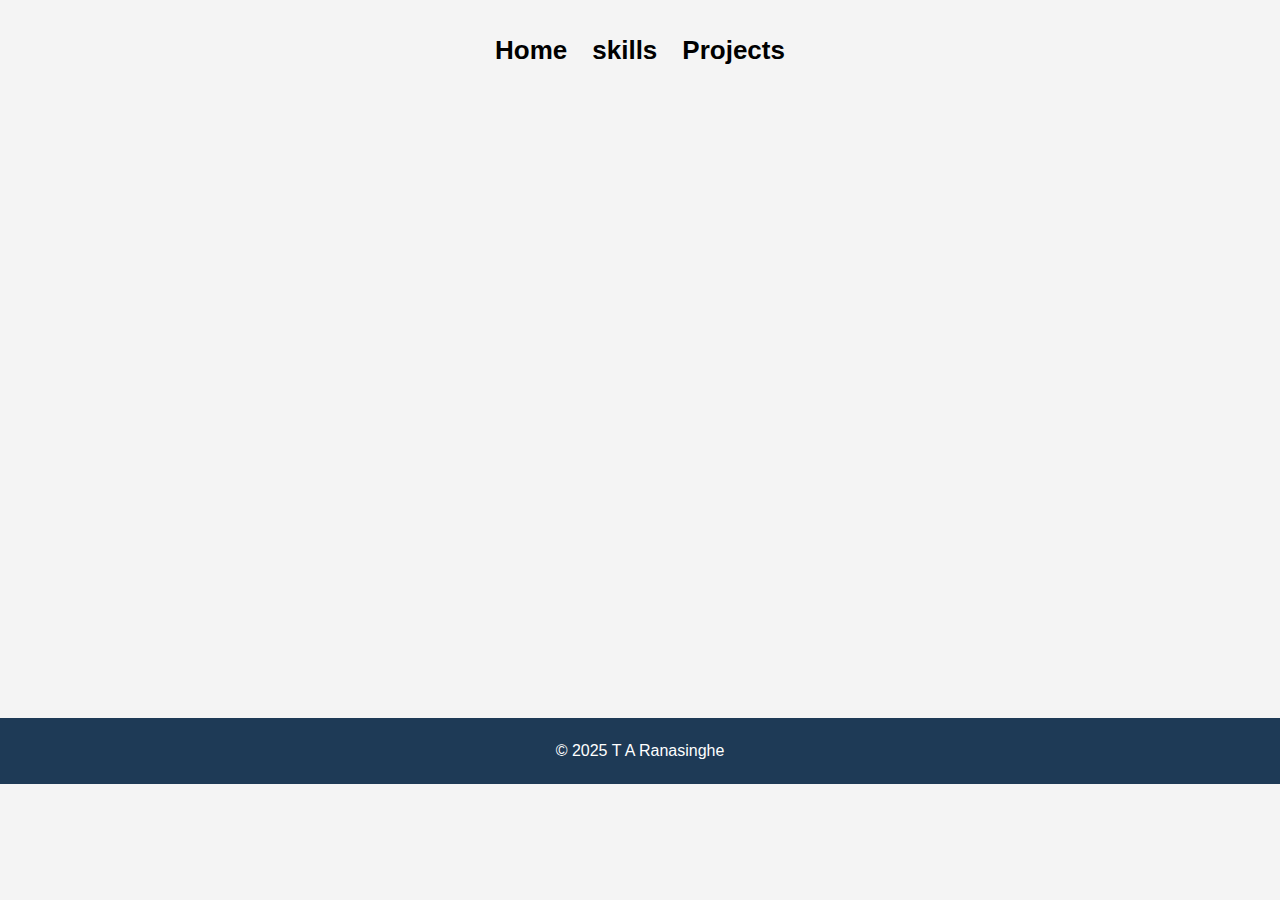
==== car-rental.html @ 4b7a7e31 "added car rental web page" ====
<!DOCTYPE html>
<html lang="en">
  <head>
    <meta charset="UTF-8" />
    <meta name="viewport" content="width=device-width, initial-scale=1.0" />
    <title>car-rental-web-app</title>

    <style>
      * {
        margin: 0;
        padding: 0;
        box-sizing: border-box;
      }

      nav .header {
        display: flex;
        justify-content: center;
        align-items: center;
        padding: 15px 10px;
      }

      ul {
        list-style: none;
        display: flex;
        gap: 25px;
        padding: 20px;
        margin: 0;
        font-size: 20px;
      }

      ul a {
        text-decoration: none;
        color: black;
        font-weight: bold;
        font-size: 26px;
      }

      li {
        margin: 0;
      }

      body {
        font-family: Arial, sans-serif;
        background-color: #f4f4f4;
        
      }

      .gallery-container {
        width: 80%;
        margin: 0 auto;
        overflow: hidden;
        padding-bottom: 3rem; /* Space before the footer */
        padding-top: 3rem;
      }

      .gallery {
        display: flex;
        transition: transform 0.5s ease;
      }

      .gallery-item {
        flex: 0 0 100%;
      }

      .gallery-item img {
        width: 100%;
        height: auto;
        display: block;
        border-radius: 20px;
        opacity: 0; /* Initially hidden */
        animation: fadeInOut 2s ease-in-out forwards;
      }

      @keyframes fadeInOut {
        0% {
          opacity: 0;
        }
        100% {
          opacity: 1;
        }
      }

      button {
        position: absolute;
        top: 50%;
        background: linear-gradient(90deg, #ff5e99, #c351ff);
        color: white;
        padding: 20px;
        border: none;
        cursor: pointer;
        z-index: 10;
        transform: translateY(-50%);
        font-size: 24px;
        opacity: 0; /* Initially hidden */
        visibility: hidden;
        transition: opacity 0.3s ease, visibility 0.3s ease, transform 0.2s ease;
        border-radius: 50%;
        box-shadow: 0 0 15px rgba(0, 0, 0, 0.5);
        width: 70px;
        height: 70px;
        display: flex;
        justify-content: center;
        align-items: center;
      }

      .gallery-container:hover button {
        opacity: 1; /* Make visible */
        visibility: visible;
      }

      button:hover {
        background-color: rgba(255, 255, 255, 0.8);
        color: black;
        transform: translateY(-50%) scale(1.1);
      }

      button.prev {
        left: 80px;
      }

      button.next {
        right: 80px;
      }

      button::before {
        font-size: 30px;
        font-family: "Arial", sans-serif;
        font-weight: bold;
      }

      button.prev::before {
        content: "❮"; /* Left arrow */
      }

      button.next::before {
        content: "❯"; /* Right arrow */
      }

      footer {
        background-color: #1e3a56;
        color: white;
        text-align: center;
        padding: 1.5rem 0;
        margin-top: 3rem;
      }
    </style>
  </head>
  <body>
    <nav>
      <div class="header">
        <ul class="ul">
          <li><a href="index.html">Home</a></li>
          <li><a href="#skills">skills</a></li>
          <li><a href="#about">Projects</a></li>
        </ul>
      </div>
    </nav>

    <div class="gallery-container">
      <button class="prev">Prev</button>
      <div class="gallery">
        <div class="gallery-item">
          <img src="car-rental/landing-page.png" alt="Project 1" />
        </div>
        <div class="gallery-item">
          <img src="car-rental/how-it-works.png" alt="Project 2" />
        </div>
        <div class="gallery-item">
          <img src="car-rental/package01.png" alt="Project 3" />
        </div>
        <div class="gallery-item">
          <img src="car-rental/package02.png" alt="Project 3" />
        </div>
        <div class="gallery-item">
          <img src="car-rental/package03.png" alt="Project 3" />
        </div>
        <div class="gallery-item">
          <img src="car-rental/package04.png" alt="Project 3" />
        </div>
        <div class="gallery-item">
          <img src="car-rental/package05.png" alt="Project 3" />
        </div>
        <div class="gallery-item">
          <img src="car-rental/why-choose-us.png" alt="Project 3" />
        </div>
        <div class="gallery-item">
          <img src="car-rental/subsciption.png" alt="Project 3" />
        </div>
        <div class="gallery-item">
          <img src="car-rental/feedback.png" alt="Project 3" />
        </div>
        <!-- Add more gallery items here -->
      </div>
      <button class="next">Next</button>
    </div>

    <script>
      const prevBtn = document.querySelector(".prev");
      const nextBtn = document.querySelector(".next");
      const gallery = document.querySelector(".gallery");
      let currentIndex = 0;

      function updateGallery() {
        gallery.style.transform = `translateX(-${currentIndex * 100}%)`;
      }

      prevBtn.addEventListener("click", () => {
        if (currentIndex > 0) {
          currentIndex--;
          updateGallery();
        }
      });

      nextBtn.addEventListener("click", () => {
        if (currentIndex < gallery.children.length - 1) {
          currentIndex++;
          updateGallery();
        }
      });
    </script>
  </body>
  <footer>
    <p>&copy; 2025 T A Ranasinghe</p>
  </footer>
</html>
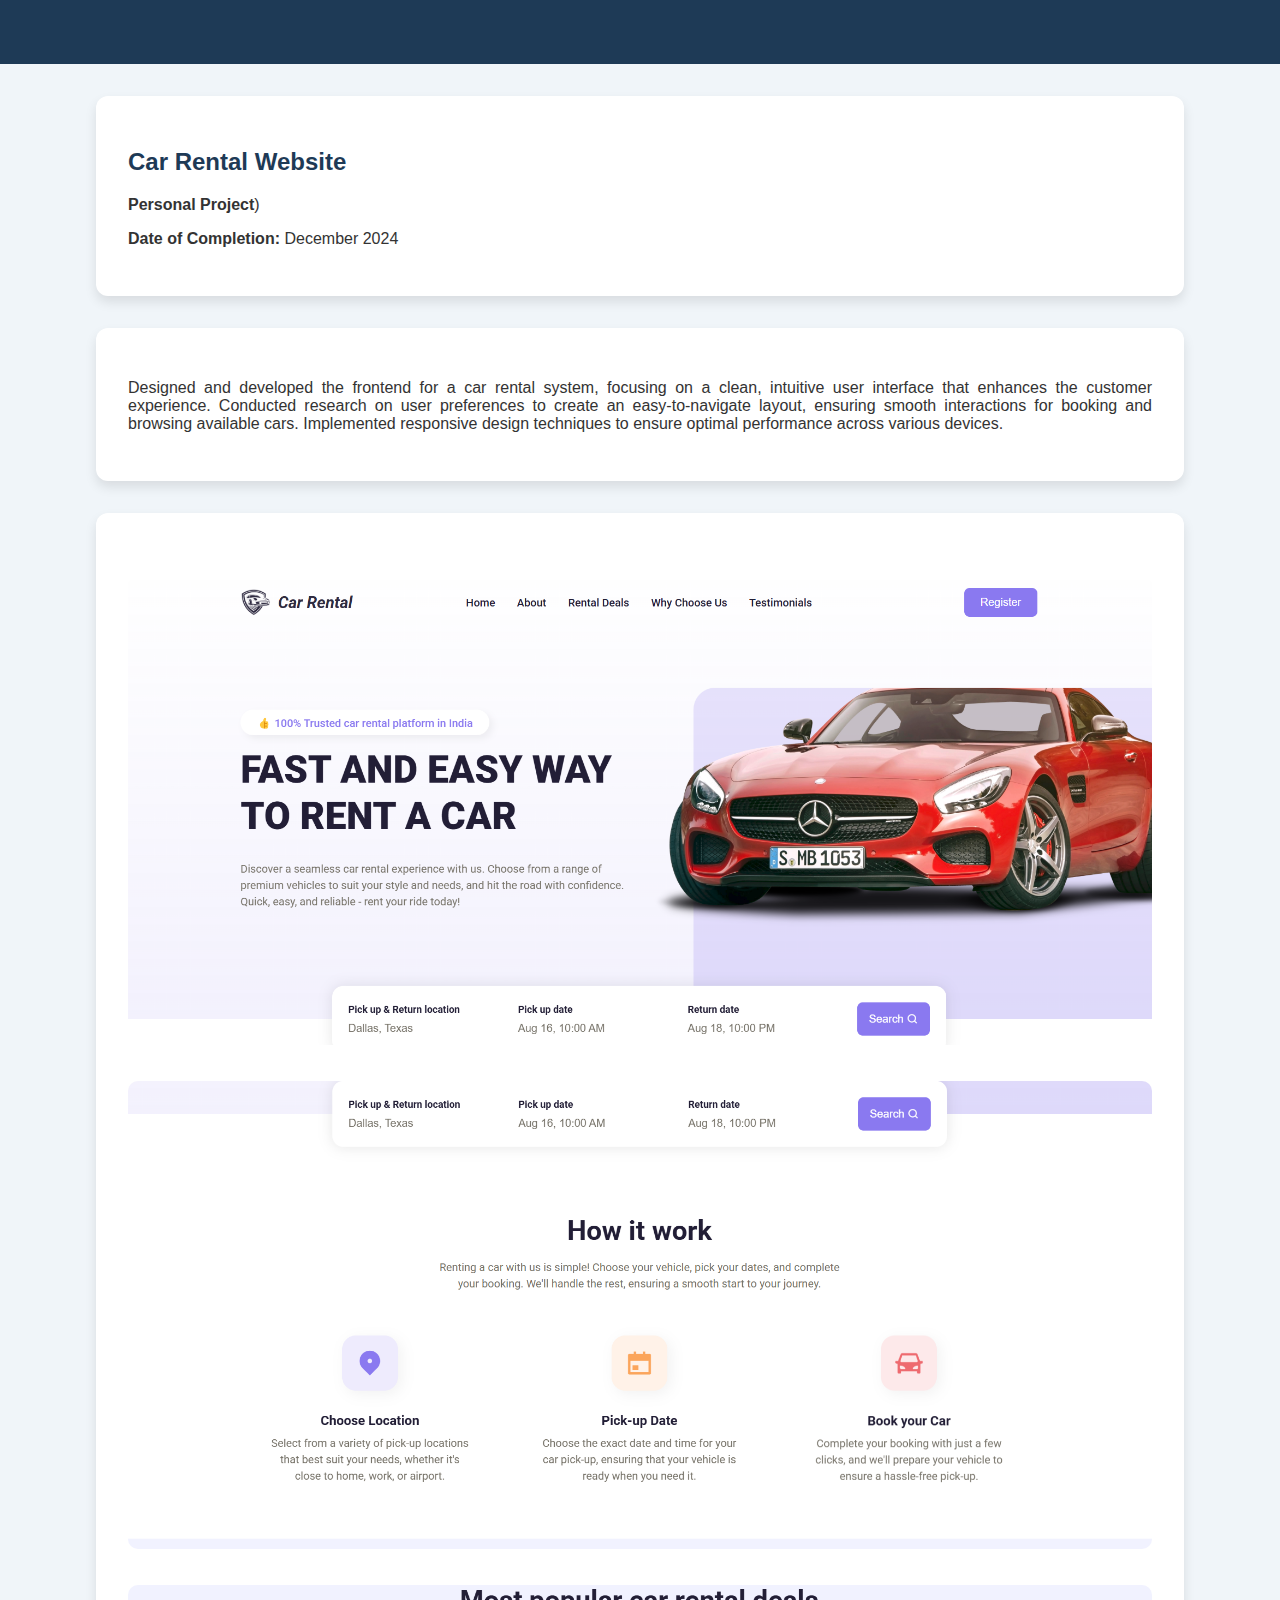
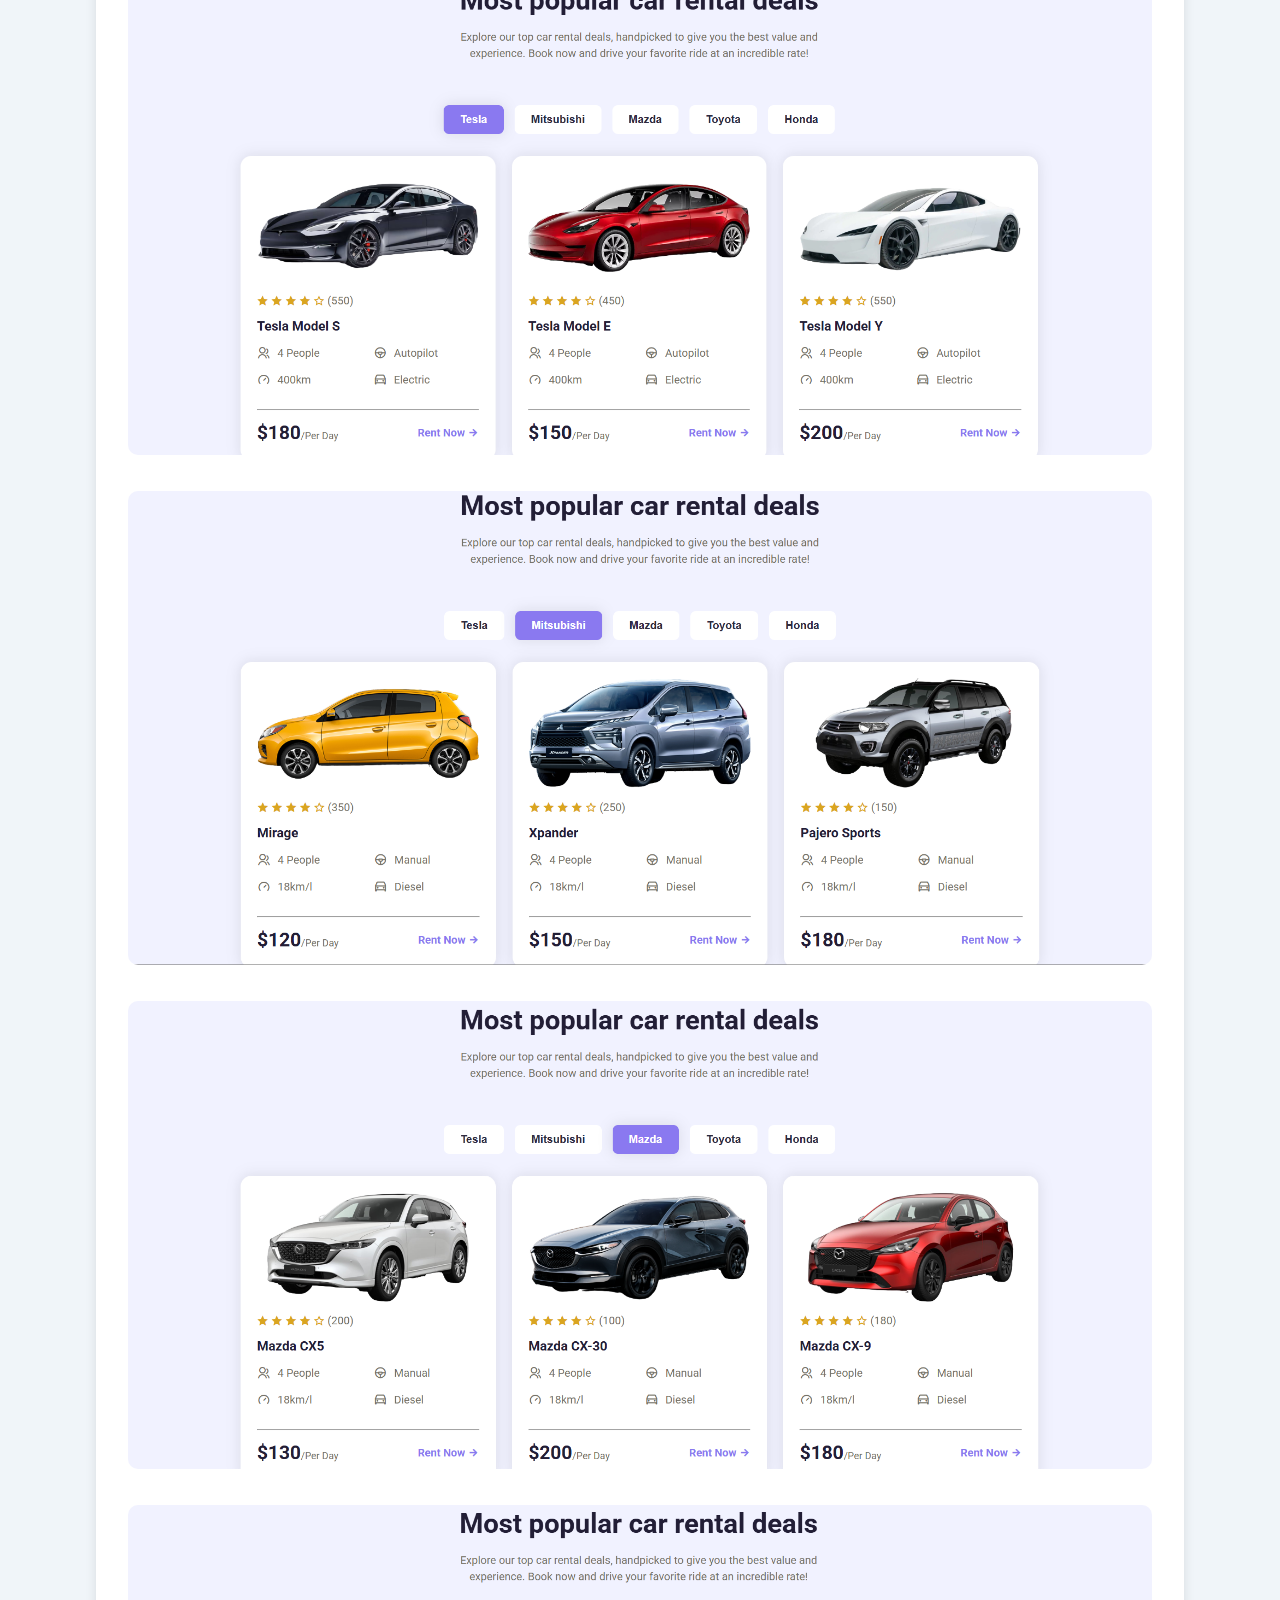
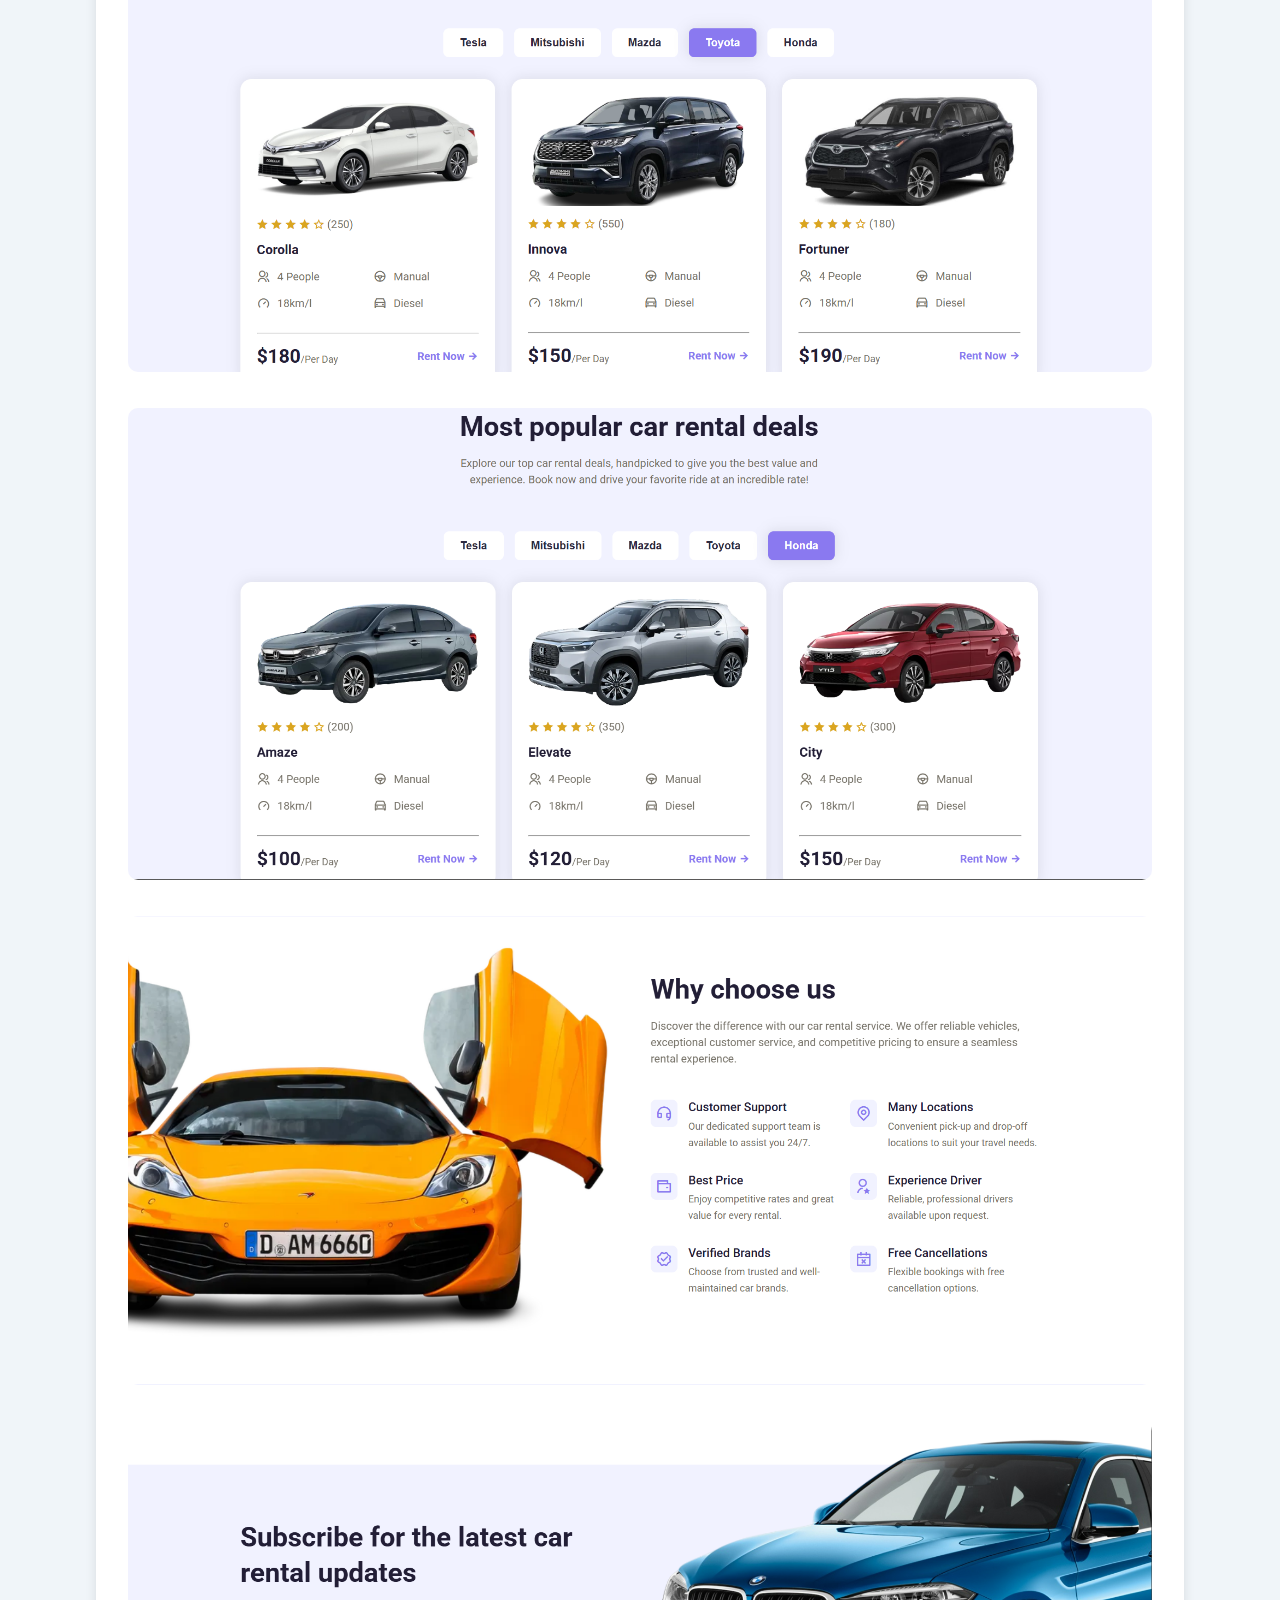
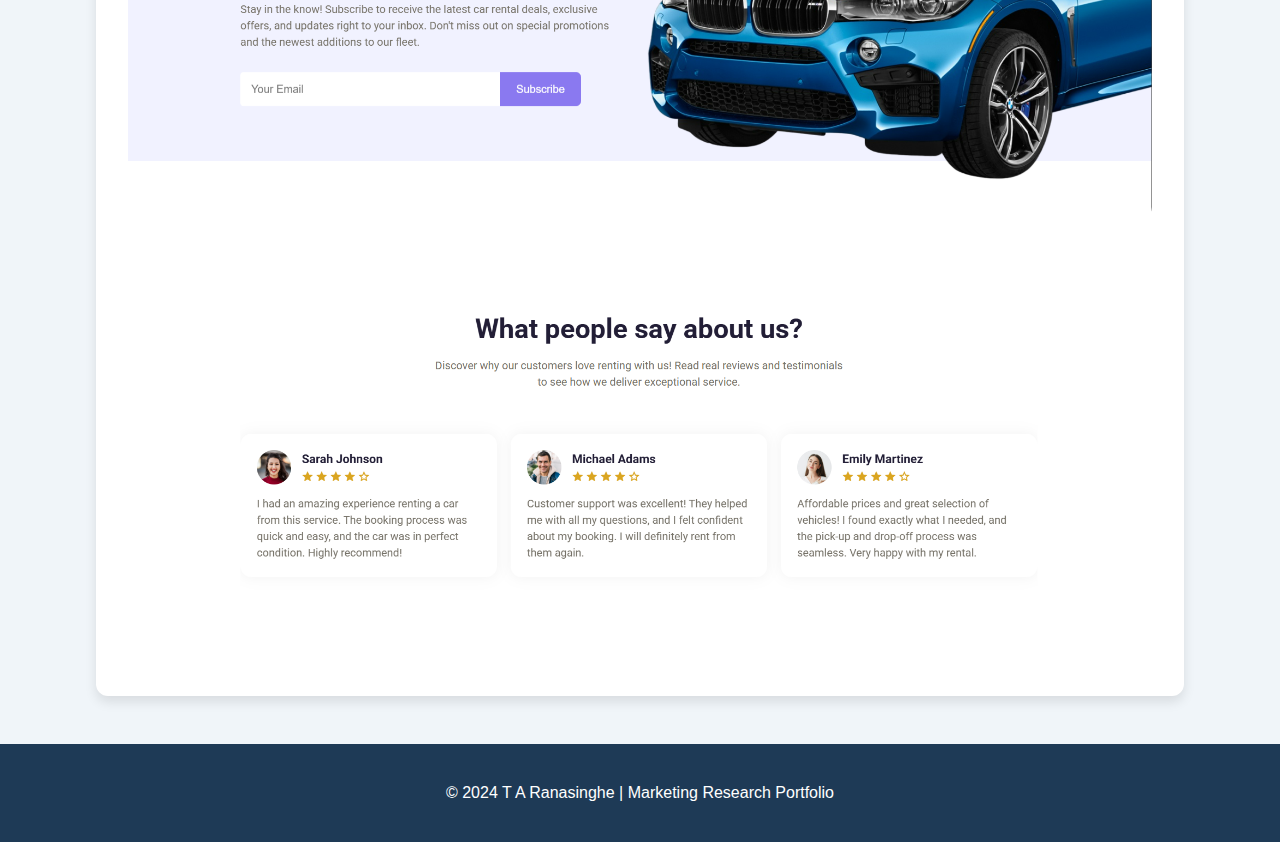
==== commit 178a7b58: "made chages to car rental" ====
--- a/car-rental.html
+++ b/car-rental.html
@@ -1,225 +1,156 @@
 <!DOCTYPE html>
 <html lang="en">
-  <head>
-    <meta charset="UTF-8" />
-    <meta name="viewport" content="width=device-width, initial-scale=1.0" />
+<head>
+    <meta charset="UTF-8">
+    <meta name="viewport" content="width=device-width, initial-scale=1.0">
     <title>car-rental-web-app</title>
+    <style>
+        body {
+            font-family: 'Poppins', sans-serif;
+            margin: 0;
+            padding: 0;
+            background-color: #f0f5f9;
+            color: #333;
+        }
+        header {
+            background-color: #1e3a56;
+            color: white;
+            padding: 2rem 1rem;
+            text-align: center;
+            font-size: 1.8rem;
+            
+        }
+        .container {
+            width: 85%;
+            margin: 2rem auto;
+        }
+        .section {
+            background-color: white;
+            padding: 2rem;
+            margin-bottom: 2rem;
+            box-shadow: 0 6px 12px rgba(0, 0, 0, 0.1);
+            border-radius: 12px;
+            transition: transform 0.3s ease-in-out;
+        }
+        .section:hover {
+            transform: translateY(-5px);
+        }
+        h2, h3 {
+            color: #1e3a56;
+        }
+        .highlight-list {
+            list-style: none;
+            padding: 0;
+        }
+        .highlight-list li {
+            margin: 1rem 0;
+            padding: 1rem;
+            background-color: #e8f0fe;
+            border-left: 6px solid #1e3a56;
+            border-radius: 8px;
+        }
+        .image-container {
+            text-align: center;
+            margin: 2rem 0;
+        }
+        .image-container img {
+            width: 100%;
+            max-width: 1100px;
+            border-radius: 10px;
+        }
+        .download-btn {
+            display: inline-block;
+            background-color: #10b981;
+            color: white;
+            padding: 1rem 2rem;
+            text-decoration: none;
+            border-radius: 10px;
+            font-size: 1.1rem;
+            transition: background-color 0.3s ease;
+        }
+        .download-btn:hover {
+            background-color: #059669;
+        }
+        footer {
+            background-color: #1e3a56;
+            color: white;
+            text-align: center;
+            padding: 1.5rem 0;
+            margin-top: 3rem;
+        }
+    </style>
+</head>
+<body>
+    
+    <header>
+        
+    </header>
+    
+    <div class="container">
+        <section class="section project-intro">
+            <h2>Car Rental Website</h2>
+            <p><strong>Personal Project</strong>)</p>
+            
+            <p><strong>Date of Completion:</strong> December 2024</p>
+            
+        </section>
 
-    <style>
-      * {
-        margin: 0;
-        padding: 0;
-        box-sizing: border-box;
-      }
+        <section class="section abstract">
+            <h3></h3>
+            <p style="text-align: justify;">Designed and developed the frontend for a car rental system, focusing on a clean,
+              intuitive user interface that enhances the customer experience. Conducted research
+              on user preferences to create an easy-to-navigate layout, ensuring smooth interactions
+              for booking and browsing available cars. Implemented responsive design techniques to ensure
+              optimal performance across various devices.
+        </section>
 
-      nav .header {
-        display: flex;
-        justify-content: center;
-        align-items: center;
-        padding: 15px 10px;
-      }
-
-      ul {
-        list-style: none;
-        display: flex;
-        gap: 25px;
-        padding: 20px;
-        margin: 0;
-        font-size: 20px;
-      }
-
-      ul a {
-        text-decoration: none;
-        color: black;
-        font-weight: bold;
-        font-size: 26px;
-      }
-
-      li {
-        margin: 0;
-      }
-
-      body {
-        font-family: Arial, sans-serif;
-        background-color: #f4f4f4;
-        
-      }
-
-      .gallery-container {
-        width: 80%;
-        margin: 0 auto;
-        overflow: hidden;
-        padding-bottom: 3rem; /* Space before the footer */
-        padding-top: 3rem;
-      }
-
-      .gallery {
-        display: flex;
-        transition: transform 0.5s ease;
-      }
-
-      .gallery-item {
-        flex: 0 0 100%;
-      }
-
-      .gallery-item img {
-        width: 100%;
-        height: auto;
-        display: block;
-        border-radius: 20px;
-        opacity: 0; /* Initially hidden */
-        animation: fadeInOut 2s ease-in-out forwards;
-      }
-
-      @keyframes fadeInOut {
-        0% {
-          opacity: 0;
-        }
-        100% {
-          opacity: 1;
-        }
-      }
-
-      button {
-        position: absolute;
-        top: 50%;
-        background: linear-gradient(90deg, #ff5e99, #c351ff);
-        color: white;
-        padding: 20px;
-        border: none;
-        cursor: pointer;
-        z-index: 10;
-        transform: translateY(-50%);
-        font-size: 24px;
-        opacity: 0; /* Initially hidden */
-        visibility: hidden;
-        transition: opacity 0.3s ease, visibility 0.3s ease, transform 0.2s ease;
-        border-radius: 50%;
-        box-shadow: 0 0 15px rgba(0, 0, 0, 0.5);
-        width: 70px;
-        height: 70px;
-        display: flex;
-        justify-content: center;
-        align-items: center;
-      }
-
-      .gallery-container:hover button {
-        opacity: 1; /* Make visible */
-        visibility: visible;
-      }
-
-      button:hover {
-        background-color: rgba(255, 255, 255, 0.8);
-        color: black;
-        transform: translateY(-50%) scale(1.1);
-      }
-
-      button.prev {
-        left: 80px;
-      }
-
-      button.next {
-        right: 80px;
-      }
-
-      button::before {
-        font-size: 30px;
-        font-family: "Arial", sans-serif;
-        font-weight: bold;
-      }
-
-      button.prev::before {
-        content: "❮"; /* Left arrow */
-      }
-
-      button.next::before {
-        content: "❯"; /* Right arrow */
-      }
-
-      footer {
-        background-color: #1e3a56;
-        color: white;
-        text-align: center;
-        padding: 1.5rem 0;
-        margin-top: 3rem;
-      }
-    </style>
-  </head>
-  <body>
-    <nav>
-      <div class="header">
-        <ul class="ul">
-          <li><a href="index.html">Home</a></li>
-          <li><a href="#skills">skills</a></li>
-          <li><a href="#about">Projects</a></li>
-        </ul>
-      </div>
-    </nav>
-
-    <div class="gallery-container">
-      <button class="prev">Prev</button>
-      <div class="gallery">
-        <div class="gallery-item">
-          <img src="car-rental/landing-page.png" alt="Project 1" />
-        </div>
-        <div class="gallery-item">
-          <img src="car-rental/how-it-works.png" alt="Project 2" />
-        </div>
-        <div class="gallery-item">
-          <img src="car-rental/package01.png" alt="Project 3" />
-        </div>
-        <div class="gallery-item">
-          <img src="car-rental/package02.png" alt="Project 3" />
-        </div>
-        <div class="gallery-item">
-          <img src="car-rental/package03.png" alt="Project 3" />
-        </div>
-        <div class="gallery-item">
-          <img src="car-rental/package04.png" alt="Project 3" />
-        </div>
-        <div class="gallery-item">
-          <img src="car-rental/package05.png" alt="Project 3" />
-        </div>
-        <div class="gallery-item">
-          <img src="car-rental/why-choose-us.png" alt="Project 3" />
-        </div>
-        <div class="gallery-item">
-          <img src="car-rental/subsciption.png" alt="Project 3" />
-        </div>
-        <div class="gallery-item">
-          <img src="car-rental/feedback.png" alt="Project 3" />
-        </div>
-        <!-- Add more gallery items here -->
-      </div>
-      <button class="next">Next</button>
+        <section class="section highlights">
+            
+            <h3 style="text-align: center;"> </h3>
+            <div class="image-container">
+                <img src="car-rental/landing-page.png" alt="">
+            </div>
+            <h3 style="text-align: center;"> </h3>
+            <div class="image-container">
+                <img src="car-rental/how-it-works.png" alt="">
+            </div>       
+            <h3 style="text-align: center;"> </h3>
+            <div class="image-container">
+                <img src="car-rental/package01.png" alt="">
+            </div>   
+            <h3 style="text-align: center;">  </h3>
+            <div class="image-container">
+                <img src="car-rental/package02.png" alt="">
+            </div>   
+            <h3 style="text-align: center;">  </h3>
+            <div class="image-container">
+                <img src="car-rental/package03.png" alt="">
+            </div>   
+            <h3 style="text-align: center;"> </h3>
+            <div class="image-container">
+                <img src="car-rental/package04.png" alt="">
+            </div>   
+            <h3 style="text-align: center;"> </h3>
+            <div class="image-container">
+                <img src="car-rental/package05.png" alt="">
+            </div> 
+            <h3 style="text-align: center;"> </h3>
+            <div class="image-container">
+                <img src="car-rental/why-choose-us.png" alt="">
+            </div>     
+            <h3 style="text-align: center;">  </h3>
+            <div class="image-container">
+                <img src="car-rental/subsciption.png" alt="">
+            </div>
+            <h3 style="text-align: center;"> </h3>
+            <div class="image-container">
+                <img src="car-rental/feedback.png" alt="">
+            </div>      
+        </section>
     </div>
 
-    <script>
-      const prevBtn = document.querySelector(".prev");
-      const nextBtn = document.querySelector(".next");
-      const gallery = document.querySelector(".gallery");
-      let currentIndex = 0;
-
-      function updateGallery() {
-        gallery.style.transform = `translateX(-${currentIndex * 100}%)`;
-      }
-
-      prevBtn.addEventListener("click", () => {
-        if (currentIndex > 0) {
-          currentIndex--;
-          updateGallery();
-        }
-      });
-
-      nextBtn.addEventListener("click", () => {
-        if (currentIndex < gallery.children.length - 1) {
-          currentIndex++;
-          updateGallery();
-        }
-      });
-    </script>
-  </body>
-  <footer>
-    <p>&copy; 2025 T A Ranasinghe</p>
-  </footer>
+    <footer>
+        <p>&copy; 2024 T A Ranasinghe | Marketing Research Portfolio</p>
+    </footer>
+</body>
 </html>
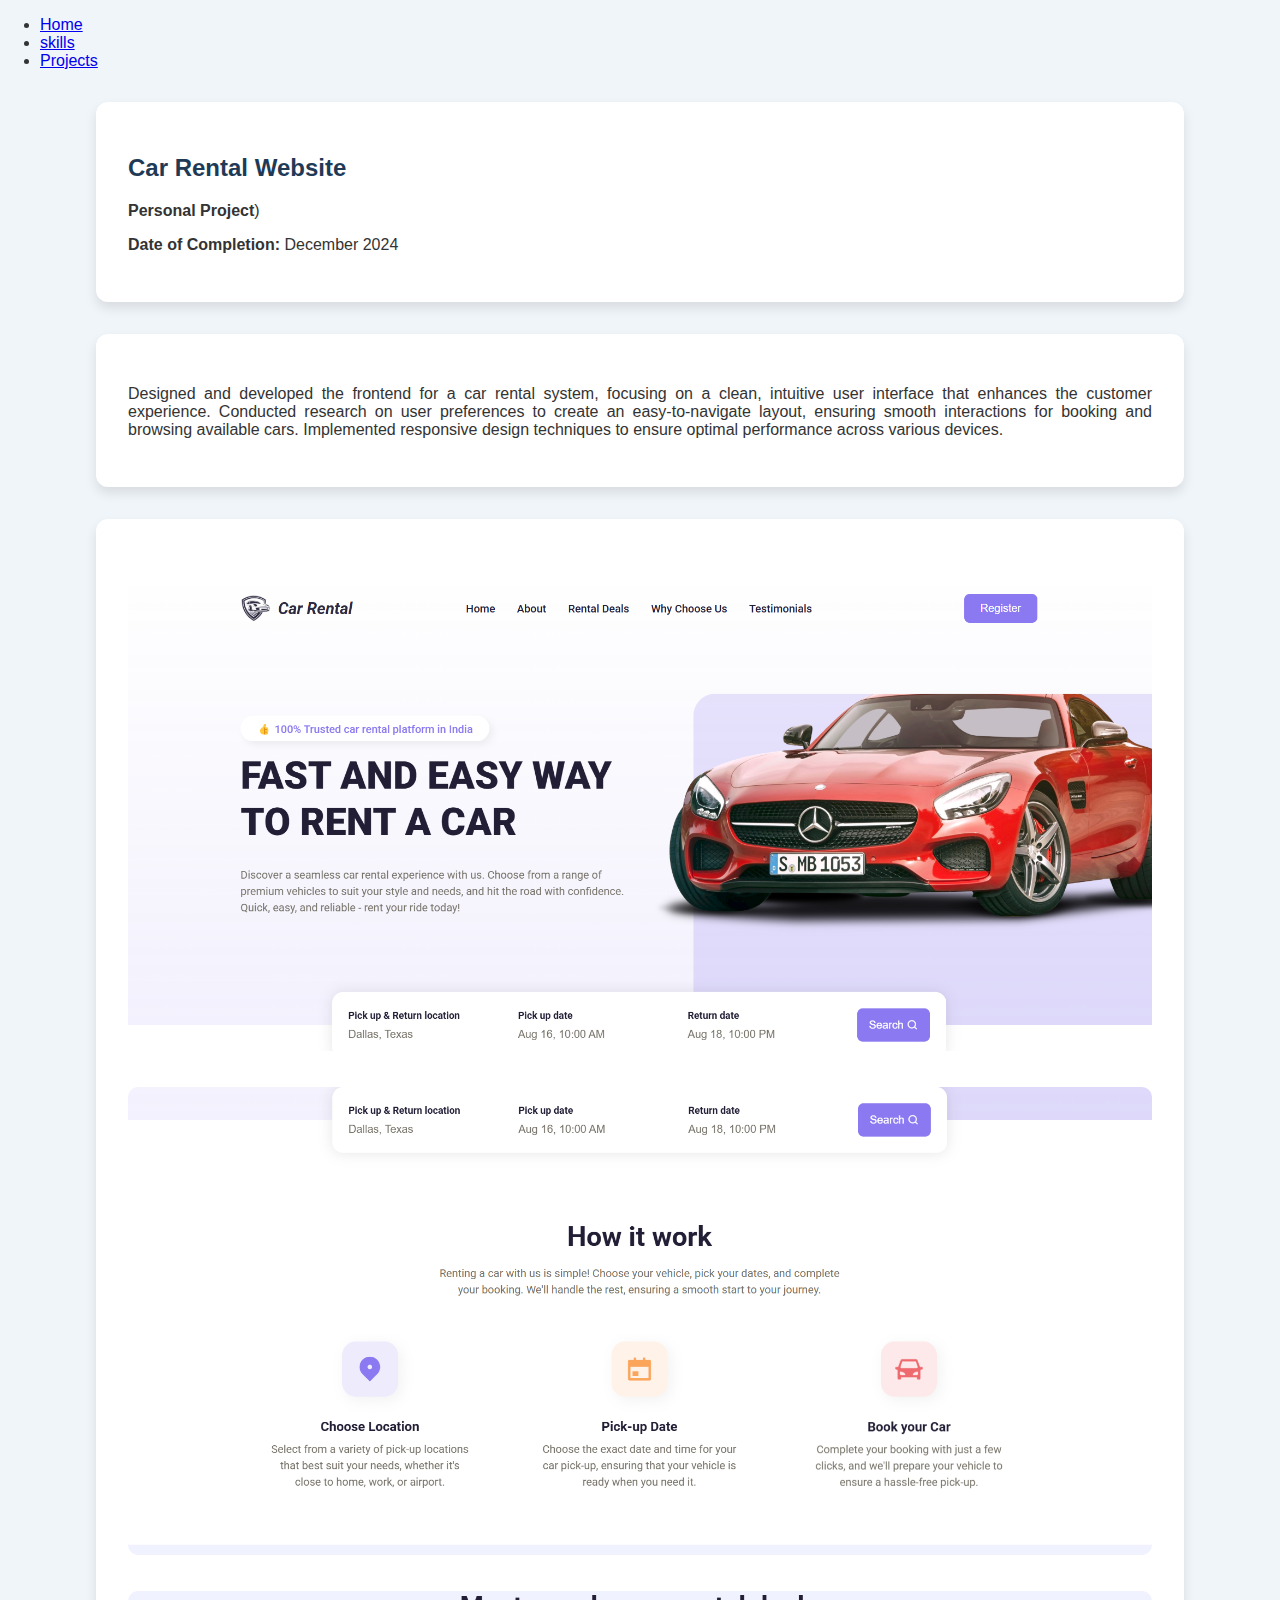
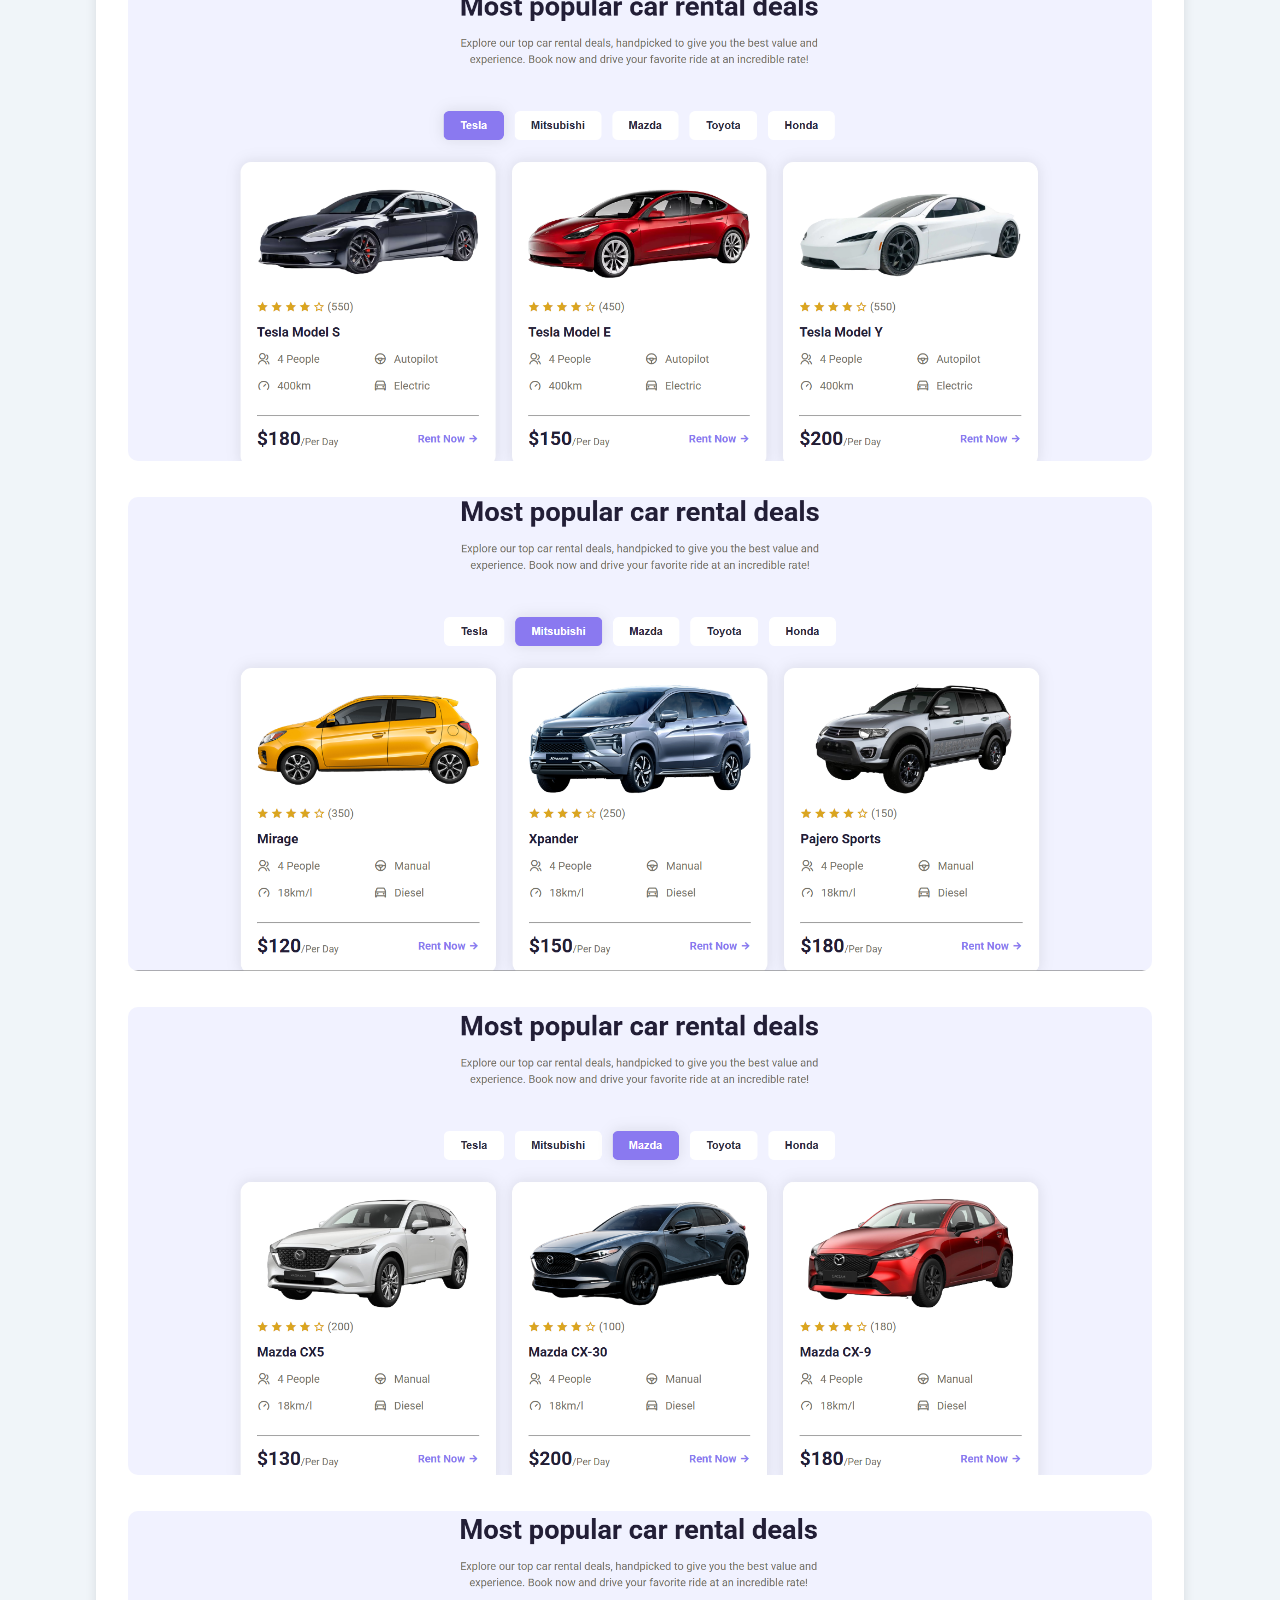
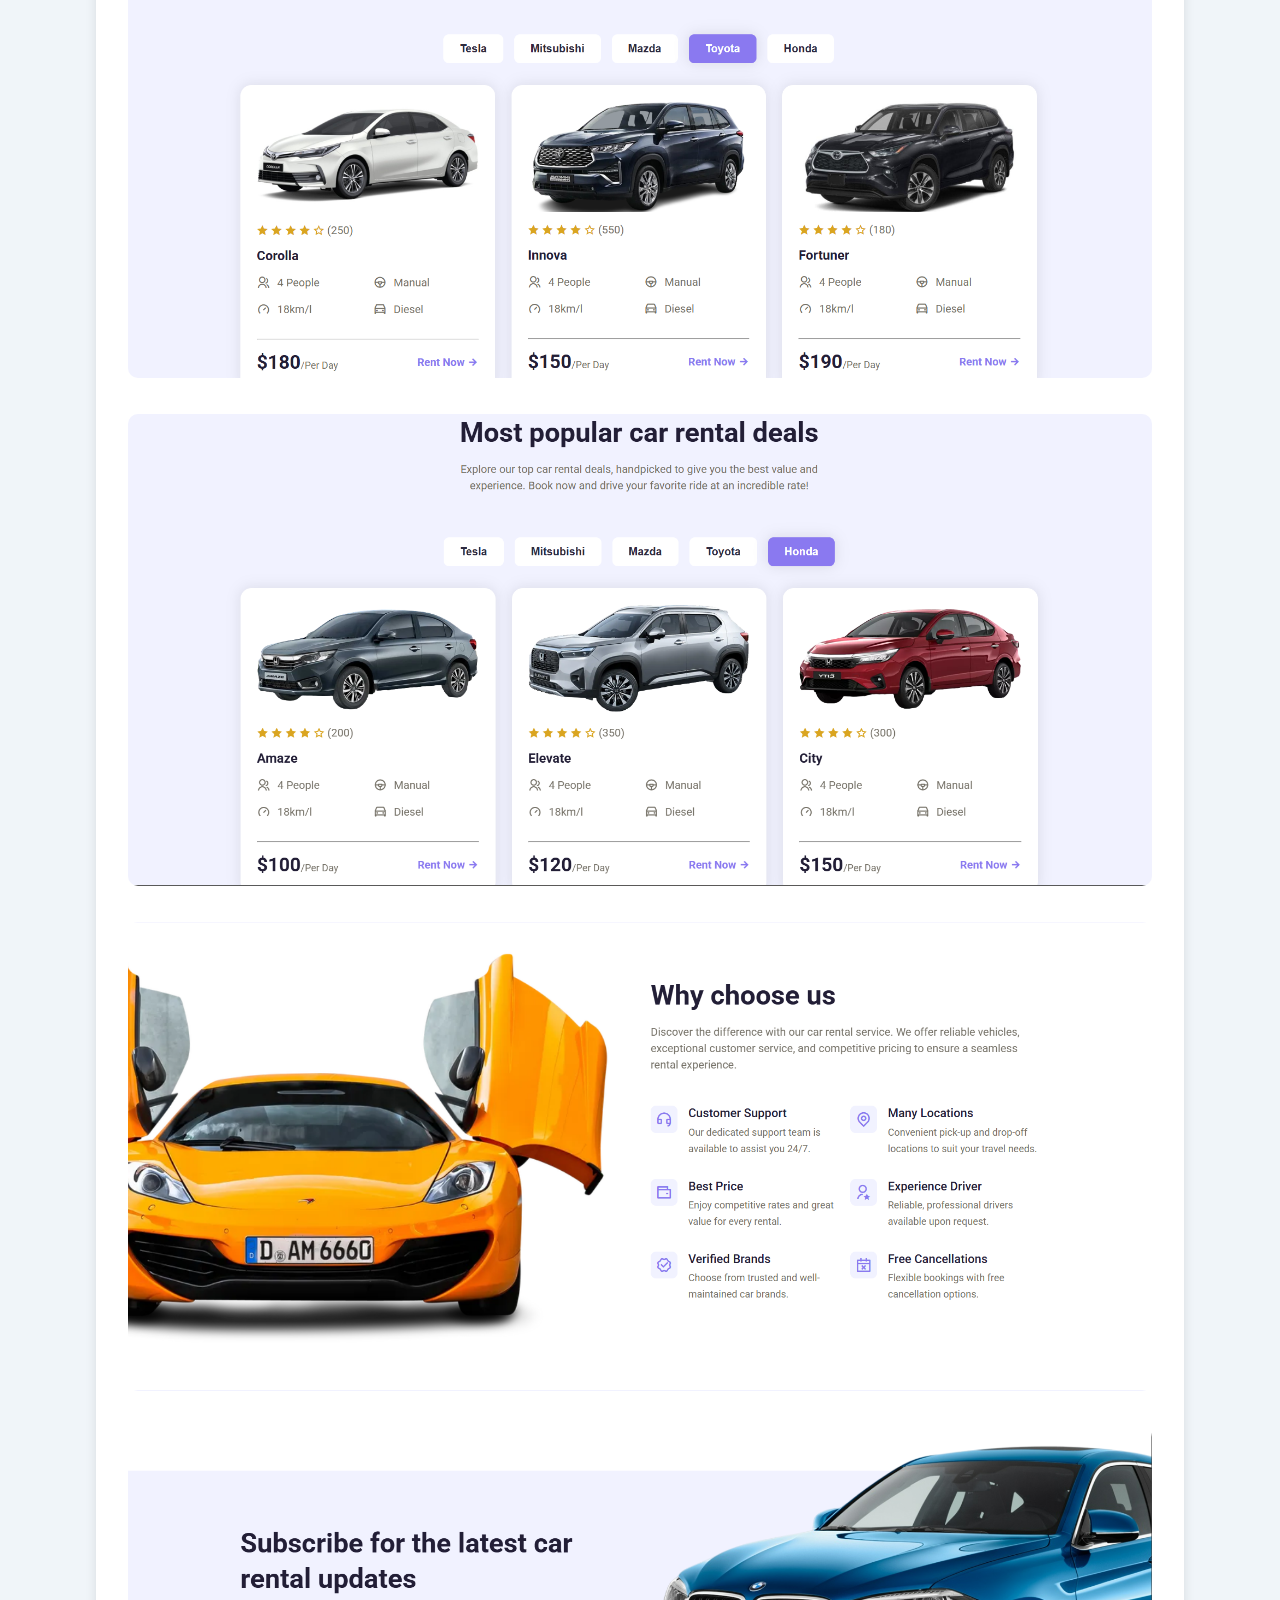
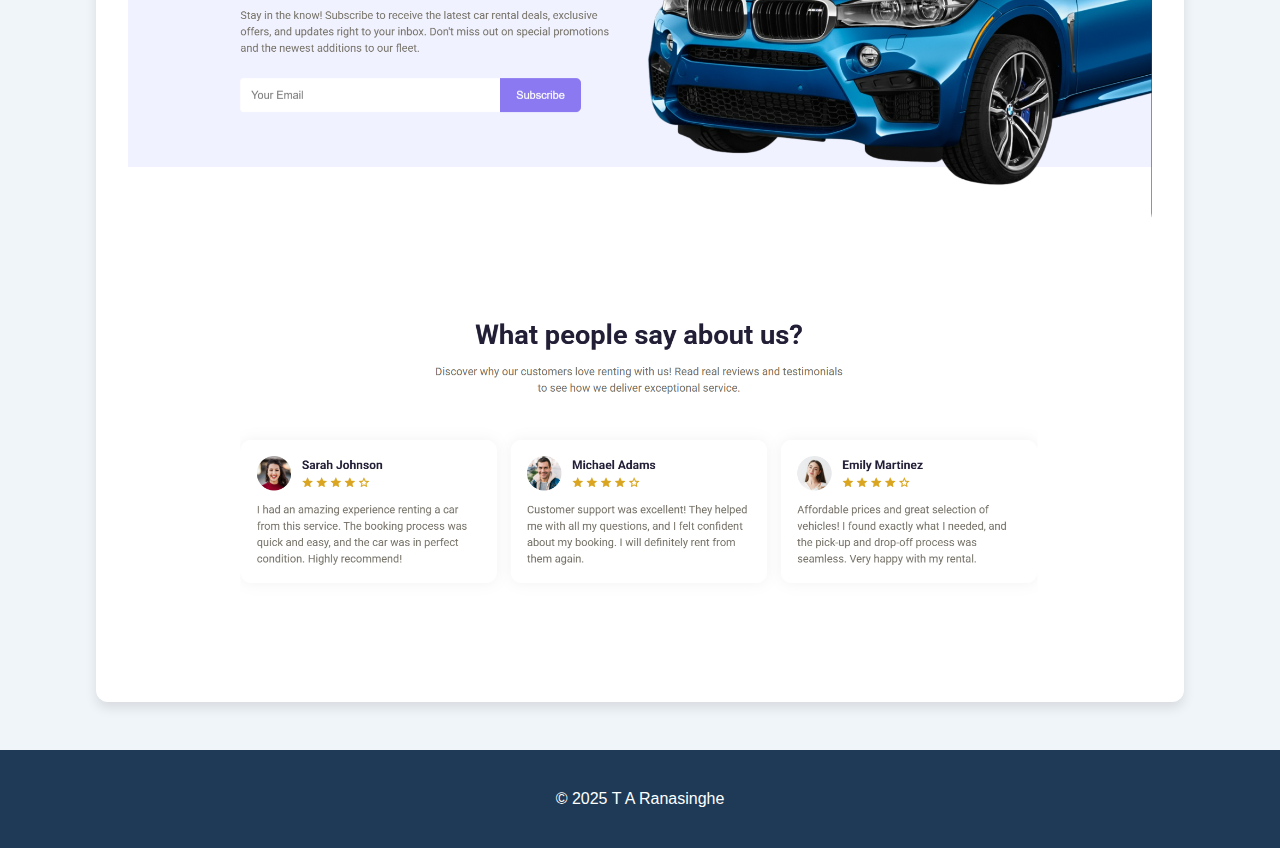
==== commit 8e042470: "made navigation" ====
--- a/car-rental.html
+++ b/car-rental.html
@@ -4,7 +4,10 @@
     <meta charset="UTF-8">
     <meta name="viewport" content="width=device-width, initial-scale=1.0">
     <title>car-rental-web-app</title>
+    
     <style>
+
+        
         body {
             font-family: 'Poppins', sans-serif;
             margin: 0;
@@ -82,9 +85,15 @@
 </head>
 <body>
     
-    <header>
-        
-    </header>
+    <nav>
+        <div class="header">
+          <ul class="ul">
+            <li><a href="index.html">Home</a></li>
+            <li><a href="#skills">skills</a></li>
+            <li><a href="#about">Projects</a></li>
+          </ul>
+        </div>
+      </nav>
     
     <div class="container">
         <section class="section project-intro">
@@ -148,9 +157,10 @@
             </div>      
         </section>
     </div>
+    
 
     <footer>
-        <p>&copy; 2024 T A Ranasinghe | Marketing Research Portfolio</p>
+        <p>&copy; 2025 T A Ranasinghe </p>
     </footer>
 </body>
 </html>
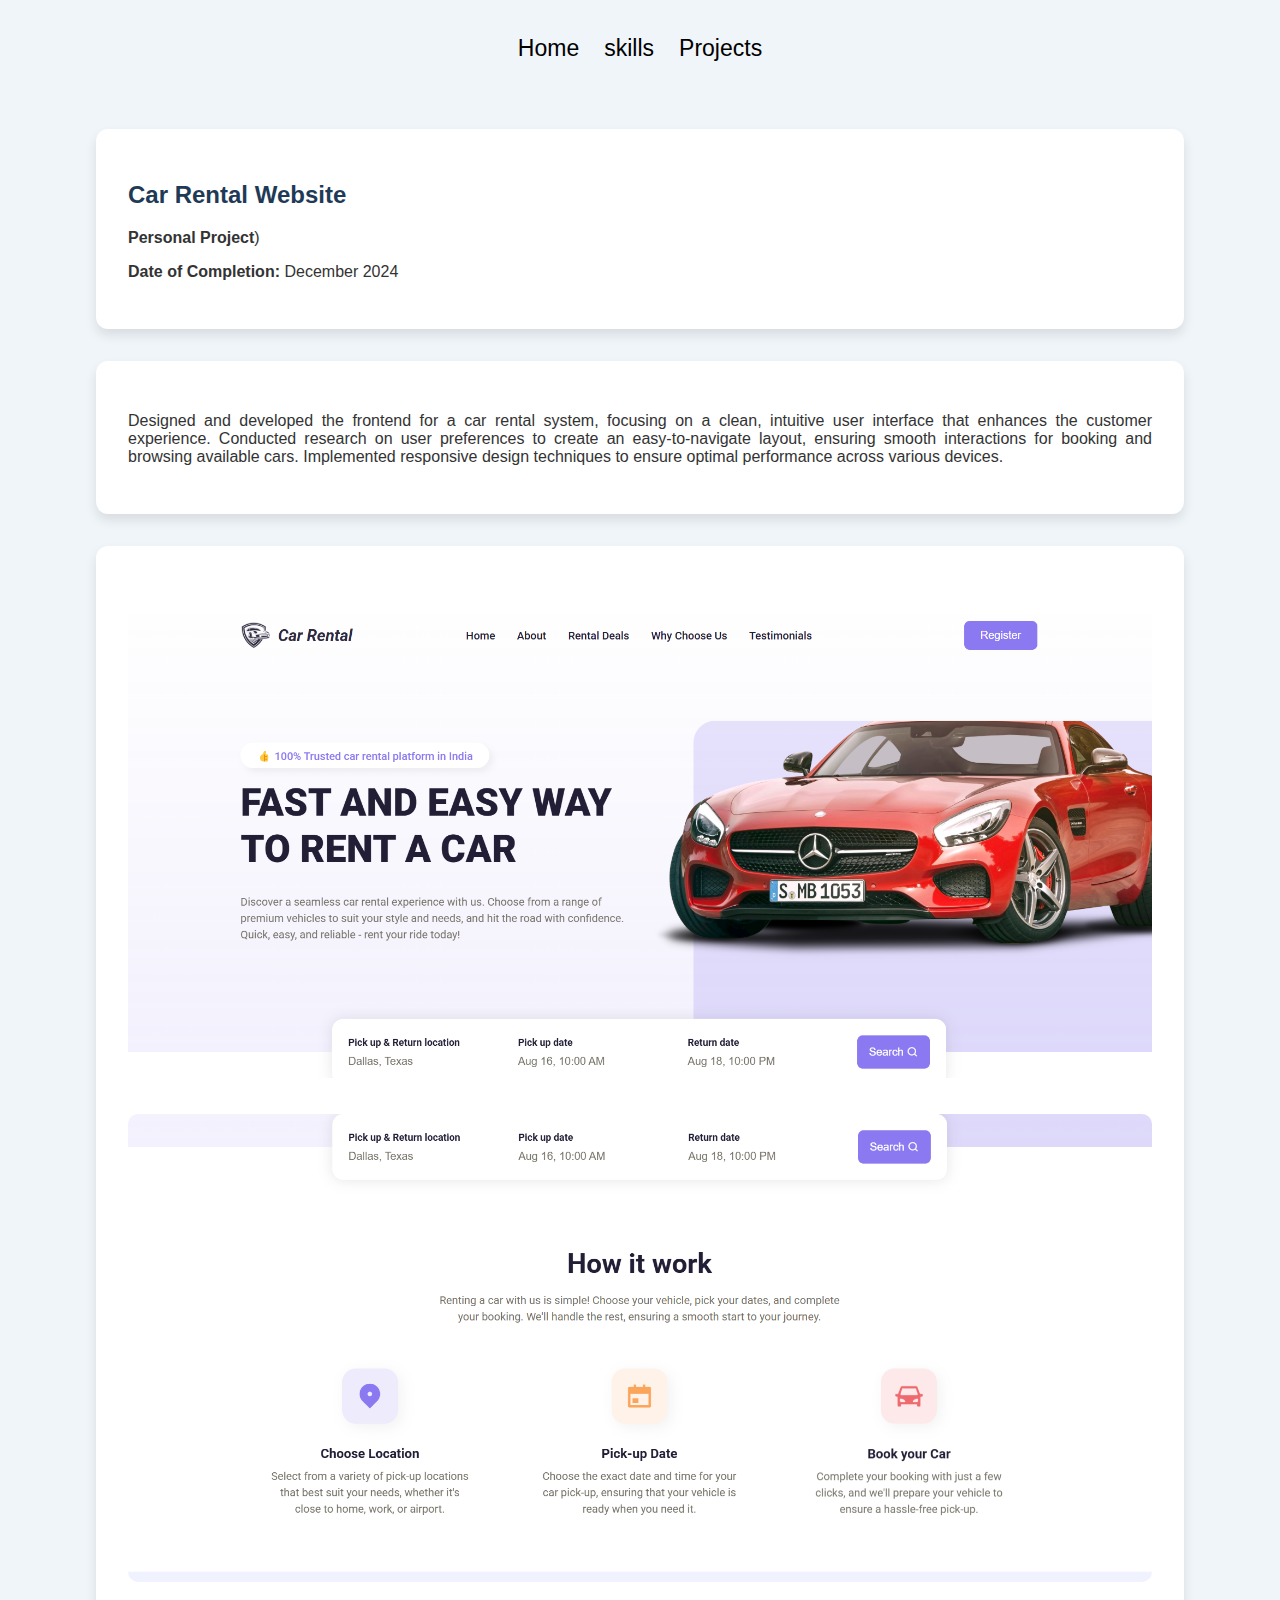
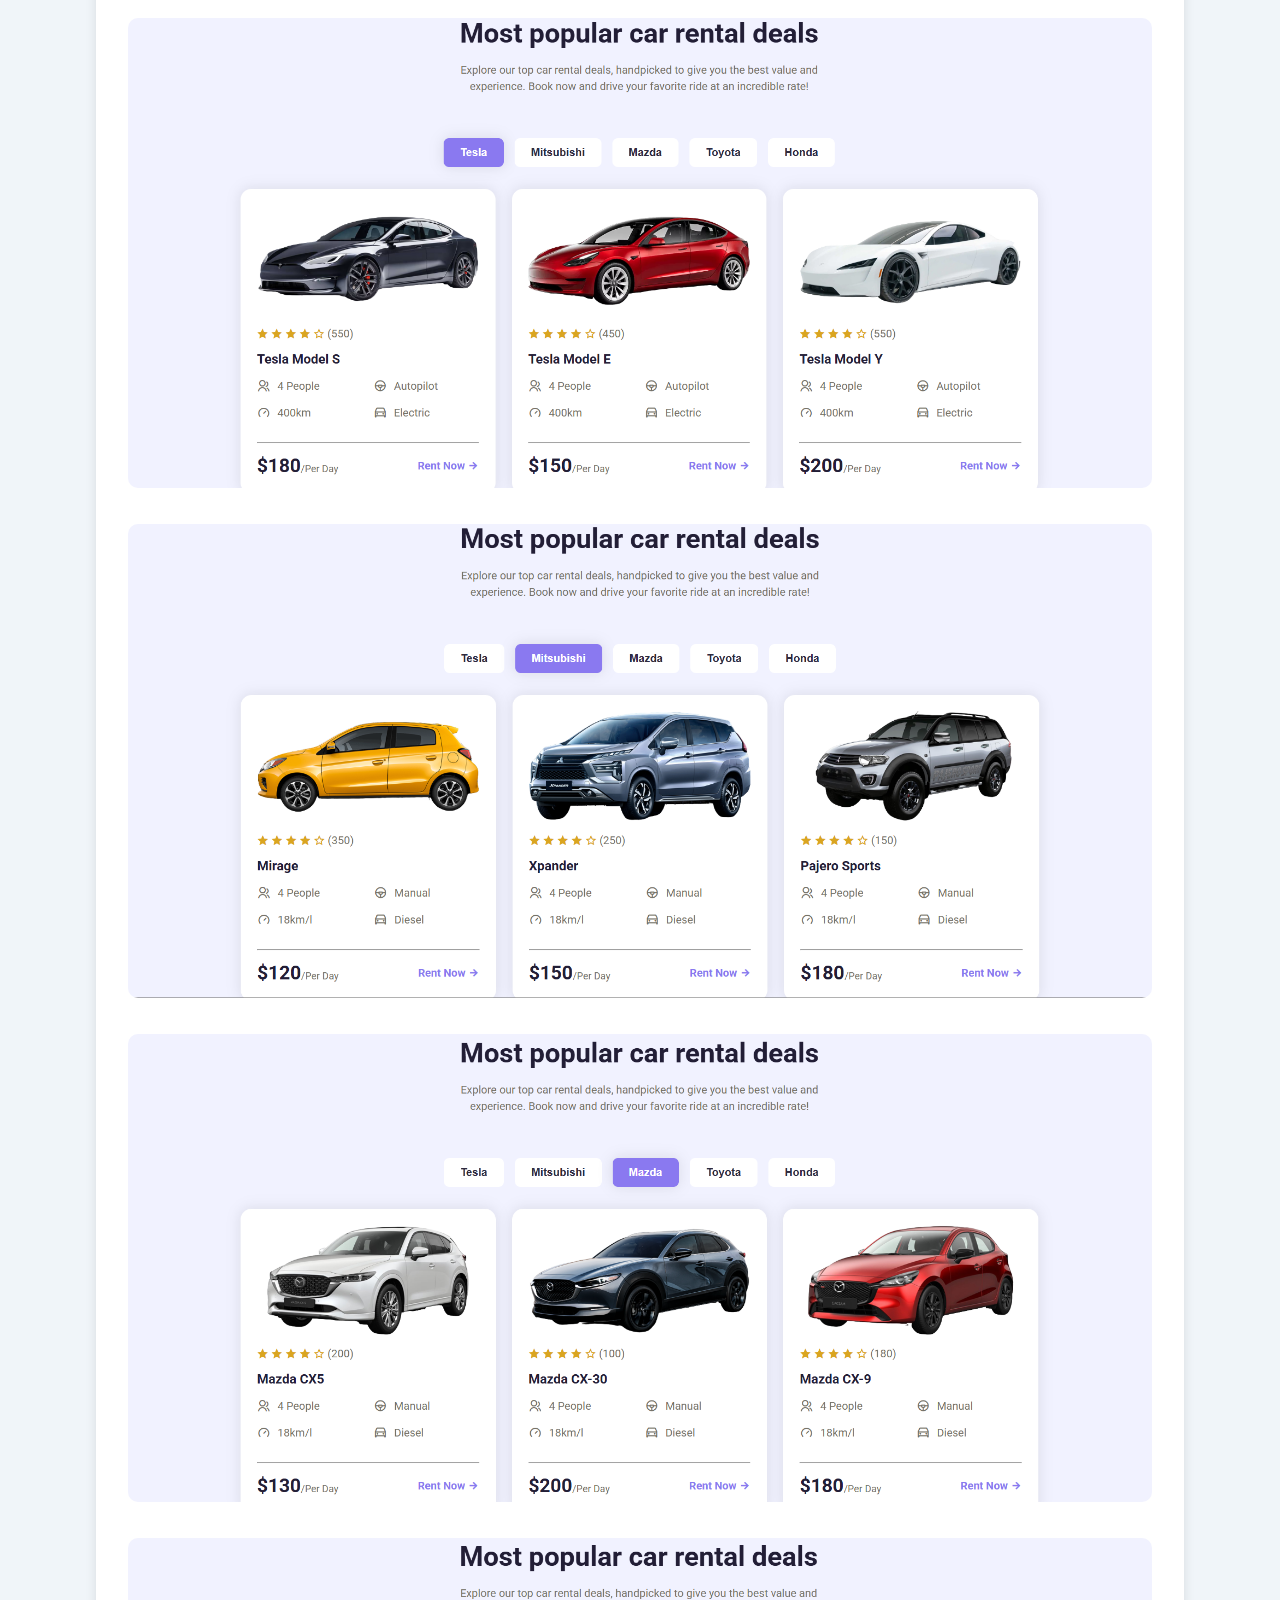
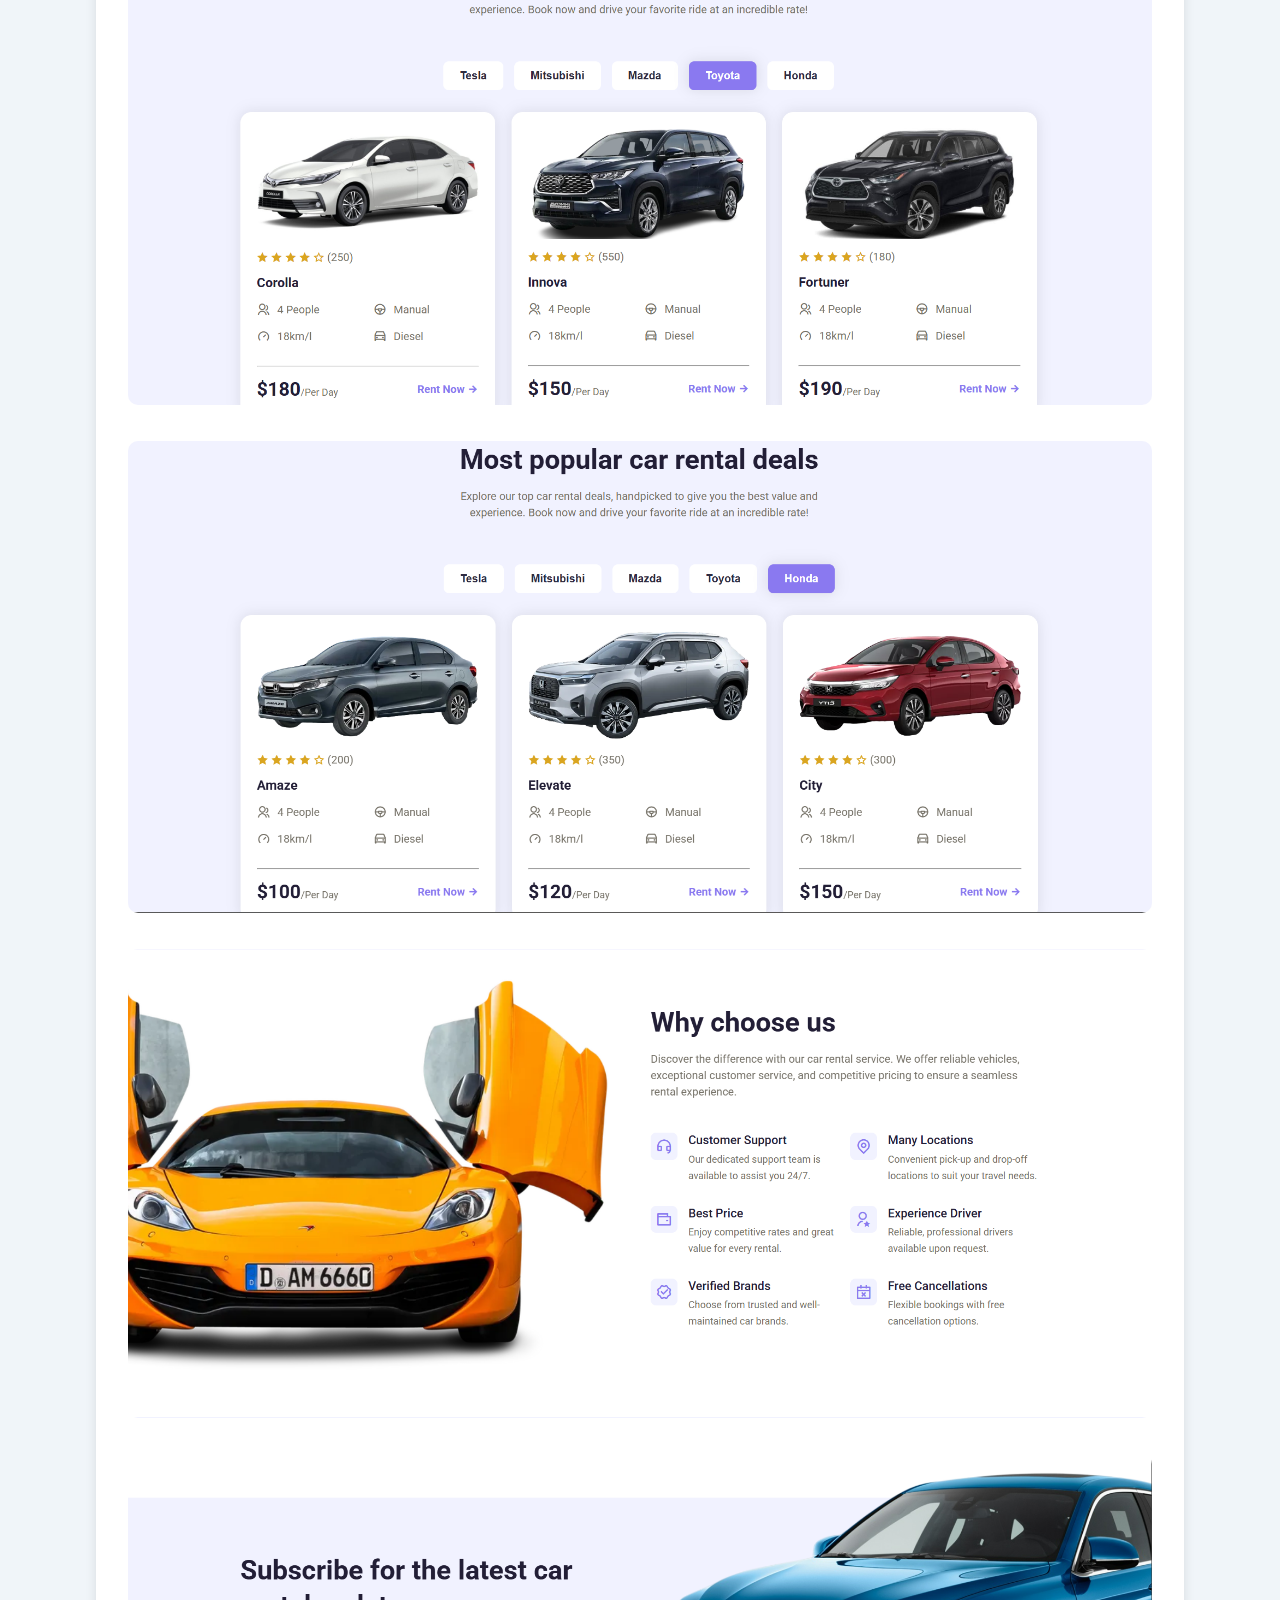
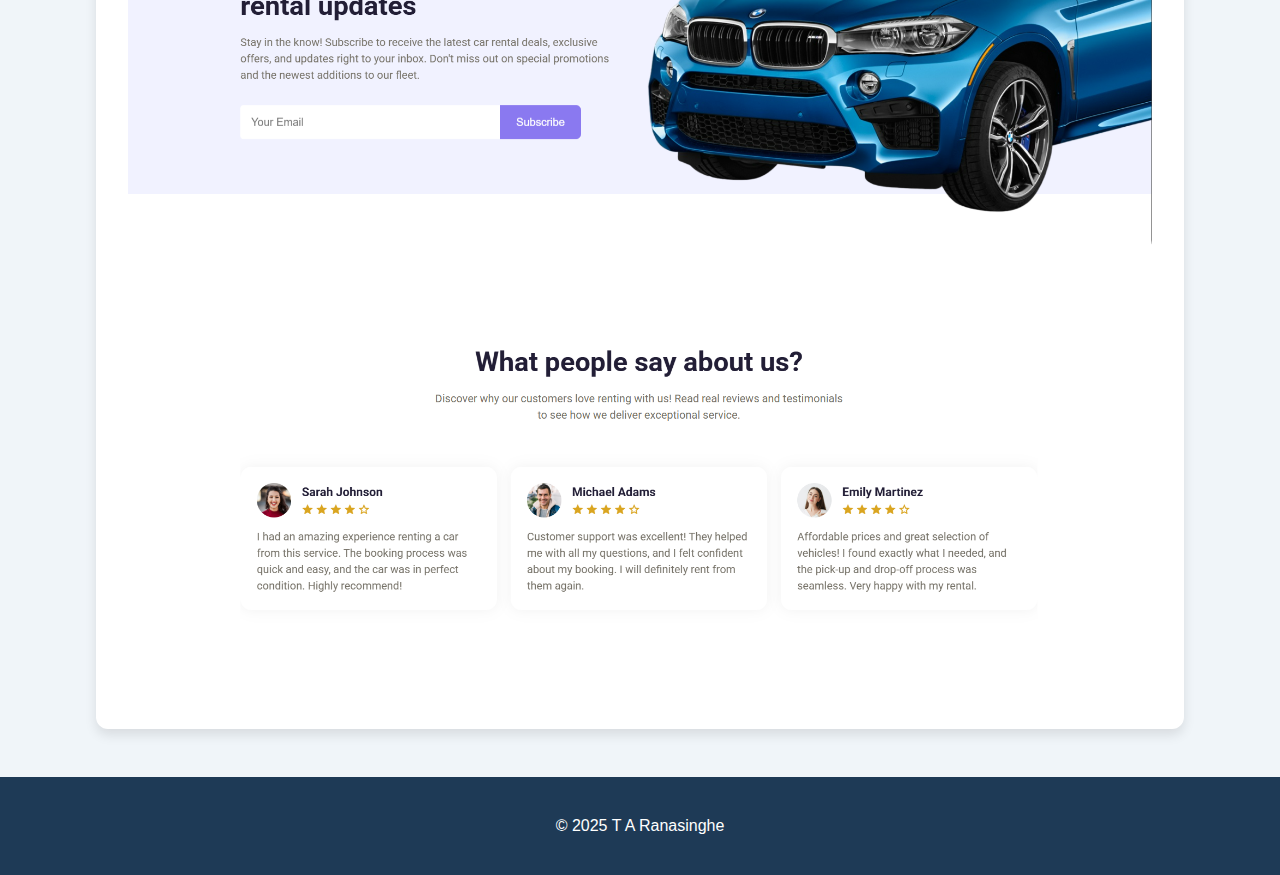
==== commit 491ba3eb: "adjustments" ====
--- a/car-rental.html
+++ b/car-rental.html
@@ -1,166 +1,190 @@
 <!DOCTYPE html>
 <html lang="en">
-<head>
-    <meta charset="UTF-8">
-    <meta name="viewport" content="width=device-width, initial-scale=1.0">
+  <head>
+    <meta charset="UTF-8" />
+    <meta name="viewport" content="width=device-width, initial-scale=1.0" />
     <title>car-rental-web-app</title>
-    
+
     <style>
+      body {
+        font-family: "Poppins", sans-serif;
+        margin: 0;
+        padding: 0;
+        background-color: #f0f5f9;
+        color: #333;
+      }
+      #header {
+        background-color: #1e3a56;
+        color: white;
+        padding: 2rem 1rem;
+        text-align: center;
+        font-size: 1.8rem;
+      }
+      .container {
+        width: 85%;
+        margin: 2rem auto;
+      }
+      .section {
+        background-color: white;
+        padding: 2rem;
+        margin-bottom: 2rem;
+        box-shadow: 0 6px 12px rgba(0, 0, 0, 0.1);
+        border-radius: 12px;
+        transition: transform 0.3s ease-in-out;
+      }
+      .section:hover {
+        transform: translateY(-5px);
+      }
+      h2,
+      h3 {
+        color: #1e3a56;
+      }
+      .highlight-list {
+        list-style: none;
+        padding: 0;
+      }
+      .highlight-list li {
+        margin: 1rem 0;
+        padding: 1rem;
+        background-color: #e8f0fe;
+        border-left: 6px solid #1e3a56;
+        border-radius: 8px;
+      }
+      .image-container {
+        text-align: center;
+        margin: 2rem 0;
+      }
+      .image-container img {
+        width: 100%;
+        max-width: 1100px;
+        border-radius: 10px;
+      }
+      .download-btn {
+        display: inline-block;
+        background-color: #10b981;
+        color: white;
+        padding: 1rem 2rem;
+        text-decoration: none;
+        border-radius: 10px;
+        font-size: 1.1rem;
+        transition: background-color 0.3s ease;
+      }
+      .download-btn:hover {
+        background-color: #059669;
+      }
+      footer {
+        background-color: #1e3a56;
+        color: white;
+        text-align: center;
+        padding: 1.5rem 0;
+        margin-top: 3rem;
+      }
 
-        
-        body {
-            font-family: 'Poppins', sans-serif;
-            margin: 0;
-            padding: 0;
-            background-color: #f0f5f9;
-            color: #333;
-        }
-        header {
-            background-color: #1e3a56;
-            color: white;
-            padding: 2rem 1rem;
-            text-align: center;
-            font-size: 1.8rem;
-            
-        }
-        .container {
-            width: 85%;
-            margin: 2rem auto;
-        }
-        .section {
-            background-color: white;
-            padding: 2rem;
-            margin-bottom: 2rem;
-            box-shadow: 0 6px 12px rgba(0, 0, 0, 0.1);
-            border-radius: 12px;
-            transition: transform 0.3s ease-in-out;
-        }
-        .section:hover {
-            transform: translateY(-5px);
-        }
-        h2, h3 {
-            color: #1e3a56;
-        }
-        .highlight-list {
-            list-style: none;
-            padding: 0;
-        }
-        .highlight-list li {
-            margin: 1rem 0;
-            padding: 1rem;
-            background-color: #e8f0fe;
-            border-left: 6px solid #1e3a56;
-            border-radius: 8px;
-        }
-        .image-container {
-            text-align: center;
-            margin: 2rem 0;
-        }
-        .image-container img {
-            width: 100%;
-            max-width: 1100px;
-            border-radius: 10px;
-        }
-        .download-btn {
-            display: inline-block;
-            background-color: #10b981;
-            color: white;
-            padding: 1rem 2rem;
-            text-decoration: none;
-            border-radius: 10px;
-            font-size: 1.1rem;
-            transition: background-color 0.3s ease;
-        }
-        .download-btn:hover {
-            background-color: #059669;
-        }
-        footer {
-            background-color: #1e3a56;
-            color: white;
-            text-align: center;
-            padding: 1.5rem 0;
-            margin-top: 3rem;
-        }
+      nav .header {
+        display: flex;
+        justify-content: center;
+        align-items: center;
+        padding: 15px 10px;
+      }
+
+      ul {
+        list-style: none;
+        display: flex;
+        gap: 25px;
+        padding: 20px;
+        margin: 0;
+        font-size: 20px;
+      }
+
+      ul a {
+        text-decoration: none;
+        color: black;
+
+        font-size: 23px;
+      }
+
+      li {
+        margin: 0;
+      }
     </style>
-</head>
-<body>
-    
+  </head>
+  <body>
     <nav>
-        <div class="header">
-          <ul class="ul">
-            <li><a href="index.html">Home</a></li>
-            <li><a href="#skills">skills</a></li>
-            <li><a href="#about">Projects</a></li>
-          </ul>
+      <div class="header">
+        <ul class="ul">
+          <li><a href="index.html">Home</a></li>
+          <li><a href="#skills">skills</a></li>
+          <li><a href="#about">Projects</a></li>
+        </ul>
+      </div>
+    </nav>
+
+    <div class="container">
+      <section class="section project-intro">
+        <h2>Car Rental Website</h2>
+        <p><strong>Personal Project</strong>)</p>
+
+        <p><strong>Date of Completion:</strong> December 2024</p>
+      </section>
+
+      <section class="section abstract">
+        <h3></h3>
+        <p style="text-align: justify">
+          Designed and developed the frontend for a car rental system, focusing
+          on a clean, intuitive user interface that enhances the customer
+          experience. Conducted research on user preferences to create an
+          easy-to-navigate layout, ensuring smooth interactions for booking and
+          browsing available cars. Implemented responsive design techniques to
+          ensure optimal performance across various devices.
+        </p>
+      </section>
+
+      <section class="section highlights">
+        <h3 style="text-align: center"></h3>
+        <div class="image-container">
+          <img src="car-rental/landing-page.png" alt="" />
         </div>
-      </nav>
-    
-    <div class="container">
-        <section class="section project-intro">
-            <h2>Car Rental Website</h2>
-            <p><strong>Personal Project</strong>)</p>
-            
-            <p><strong>Date of Completion:</strong> December 2024</p>
-            
-        </section>
-
-        <section class="section abstract">
-            <h3></h3>
-            <p style="text-align: justify;">Designed and developed the frontend for a car rental system, focusing on a clean,
-              intuitive user interface that enhances the customer experience. Conducted research
-              on user preferences to create an easy-to-navigate layout, ensuring smooth interactions
-              for booking and browsing available cars. Implemented responsive design techniques to ensure
-              optimal performance across various devices.
-        </section>
-
-        <section class="section highlights">
-            
-            <h3 style="text-align: center;"> </h3>
-            <div class="image-container">
-                <img src="car-rental/landing-page.png" alt="">
-            </div>
-            <h3 style="text-align: center;"> </h3>
-            <div class="image-container">
-                <img src="car-rental/how-it-works.png" alt="">
-            </div>       
-            <h3 style="text-align: center;"> </h3>
-            <div class="image-container">
-                <img src="car-rental/package01.png" alt="">
-            </div>   
-            <h3 style="text-align: center;">  </h3>
-            <div class="image-container">
-                <img src="car-rental/package02.png" alt="">
-            </div>   
-            <h3 style="text-align: center;">  </h3>
-            <div class="image-container">
-                <img src="car-rental/package03.png" alt="">
-            </div>   
-            <h3 style="text-align: center;"> </h3>
-            <div class="image-container">
-                <img src="car-rental/package04.png" alt="">
-            </div>   
-            <h3 style="text-align: center;"> </h3>
-            <div class="image-container">
-                <img src="car-rental/package05.png" alt="">
-            </div> 
-            <h3 style="text-align: center;"> </h3>
-            <div class="image-container">
-                <img src="car-rental/why-choose-us.png" alt="">
-            </div>     
-            <h3 style="text-align: center;">  </h3>
-            <div class="image-container">
-                <img src="car-rental/subsciption.png" alt="">
-            </div>
-            <h3 style="text-align: center;"> </h3>
-            <div class="image-container">
-                <img src="car-rental/feedback.png" alt="">
-            </div>      
-        </section>
+        <h3 style="text-align: center"></h3>
+        <div class="image-container">
+          <img src="car-rental/how-it-works.png" alt="" />
+        </div>
+        <h3 style="text-align: center"></h3>
+        <div class="image-container">
+          <img src="car-rental/package01.png" alt="" />
+        </div>
+        <h3 style="text-align: center"></h3>
+        <div class="image-container">
+          <img src="car-rental/package02.png" alt="" />
+        </div>
+        <h3 style="text-align: center"></h3>
+        <div class="image-container">
+          <img src="car-rental/package03.png" alt="" />
+        </div>
+        <h3 style="text-align: center"></h3>
+        <div class="image-container">
+          <img src="car-rental/package04.png" alt="" />
+        </div>
+        <h3 style="text-align: center"></h3>
+        <div class="image-container">
+          <img src="car-rental/package05.png" alt="" />
+        </div>
+        <h3 style="text-align: center"></h3>
+        <div class="image-container">
+          <img src="car-rental/why-choose-us.png" alt="" />
+        </div>
+        <h3 style="text-align: center"></h3>
+        <div class="image-container">
+          <img src="car-rental/subsciption.png" alt="" />
+        </div>
+        <h3 style="text-align: center"></h3>
+        <div class="image-container">
+          <img src="car-rental/feedback.png" alt="" />
+        </div>
+      </section>
     </div>
-    
 
     <footer>
-        <p>&copy; 2025 T A Ranasinghe </p>
+      <p>&copy; 2025 T A Ranasinghe</p>
     </footer>
-</body>
+  </body>
 </html>
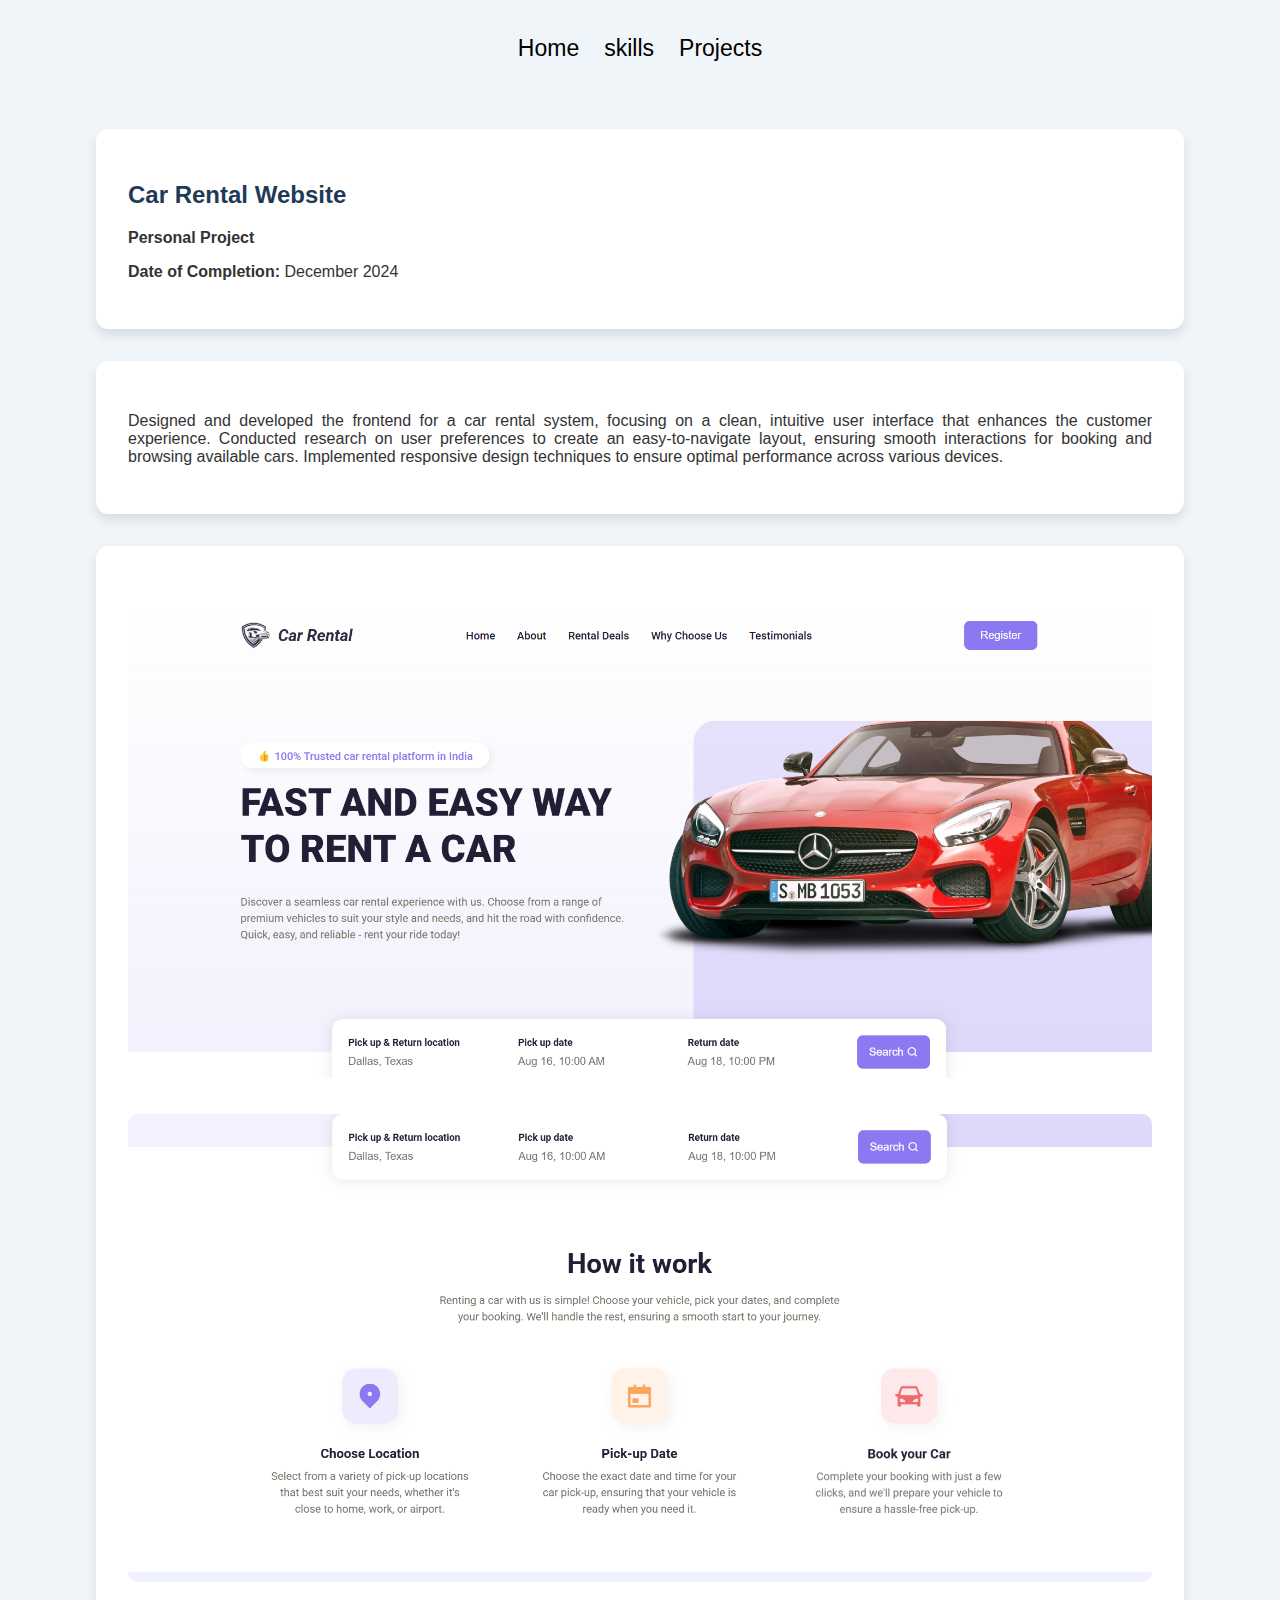
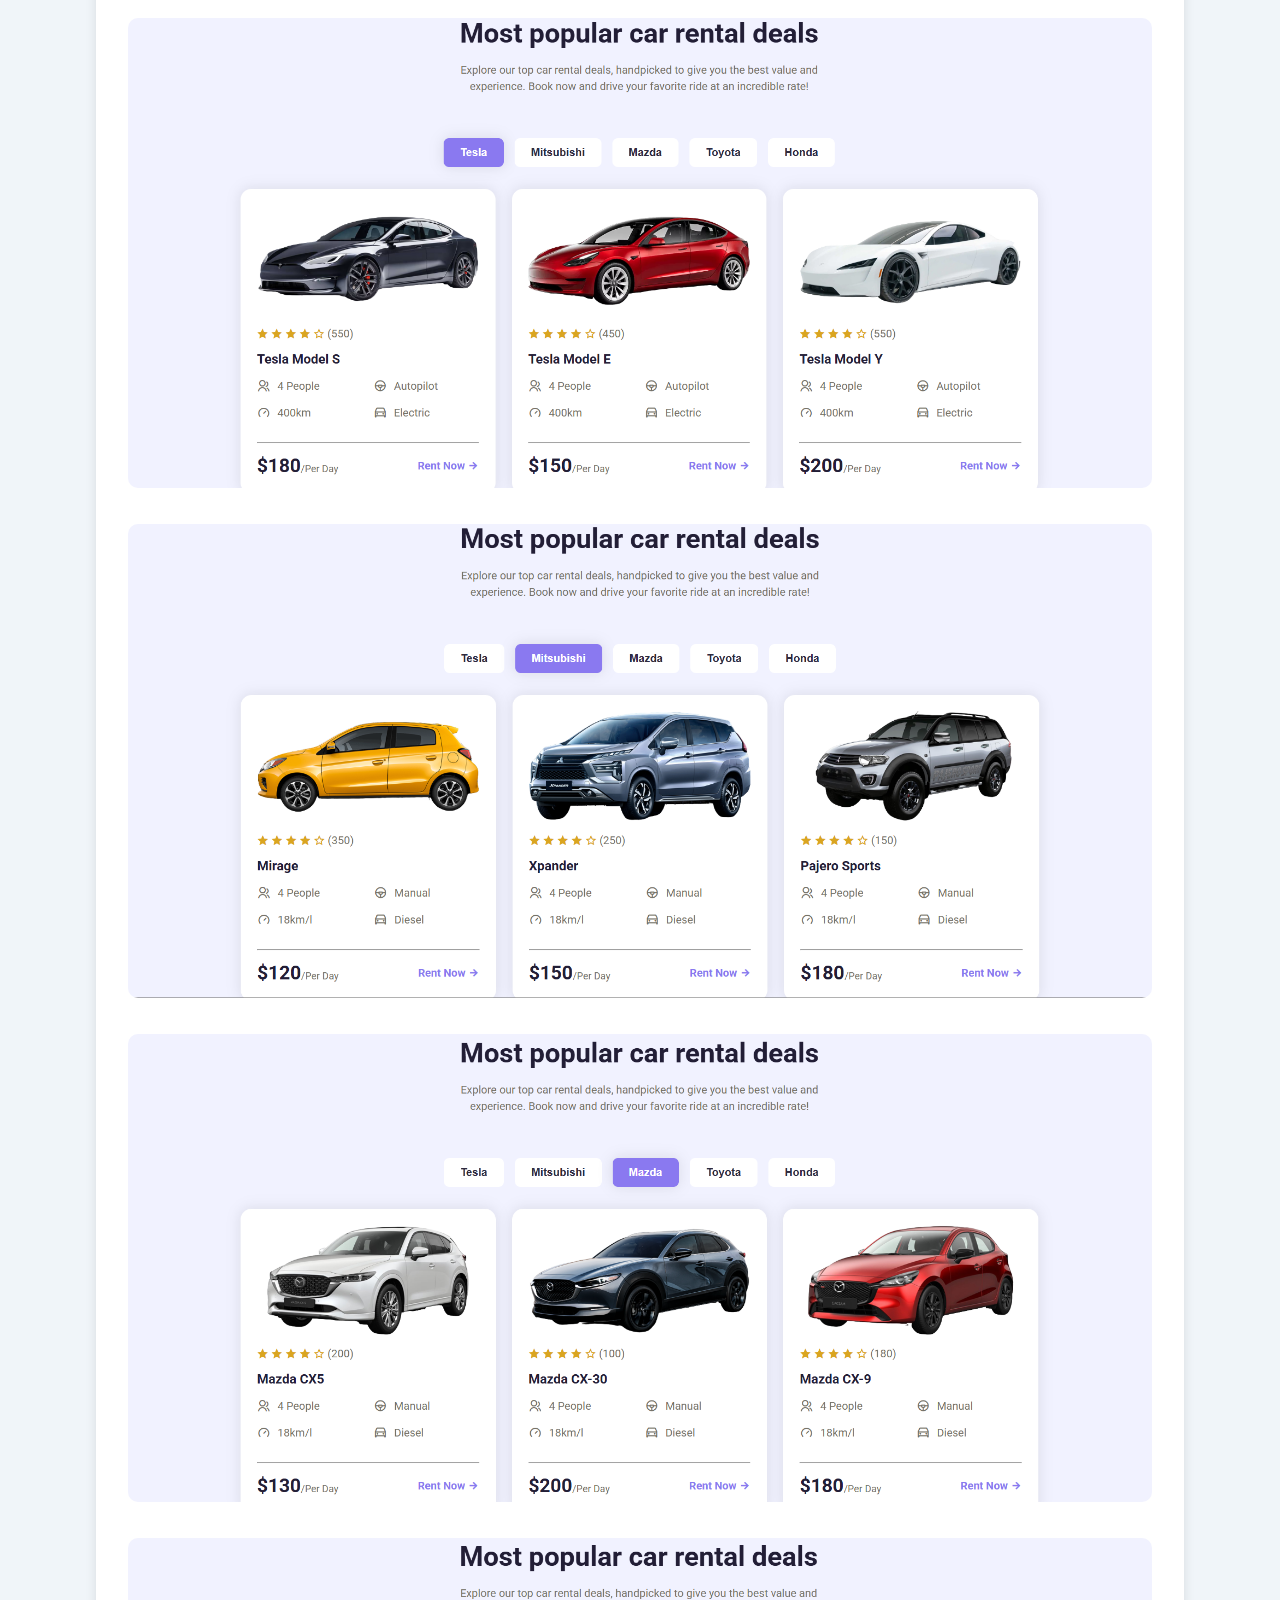
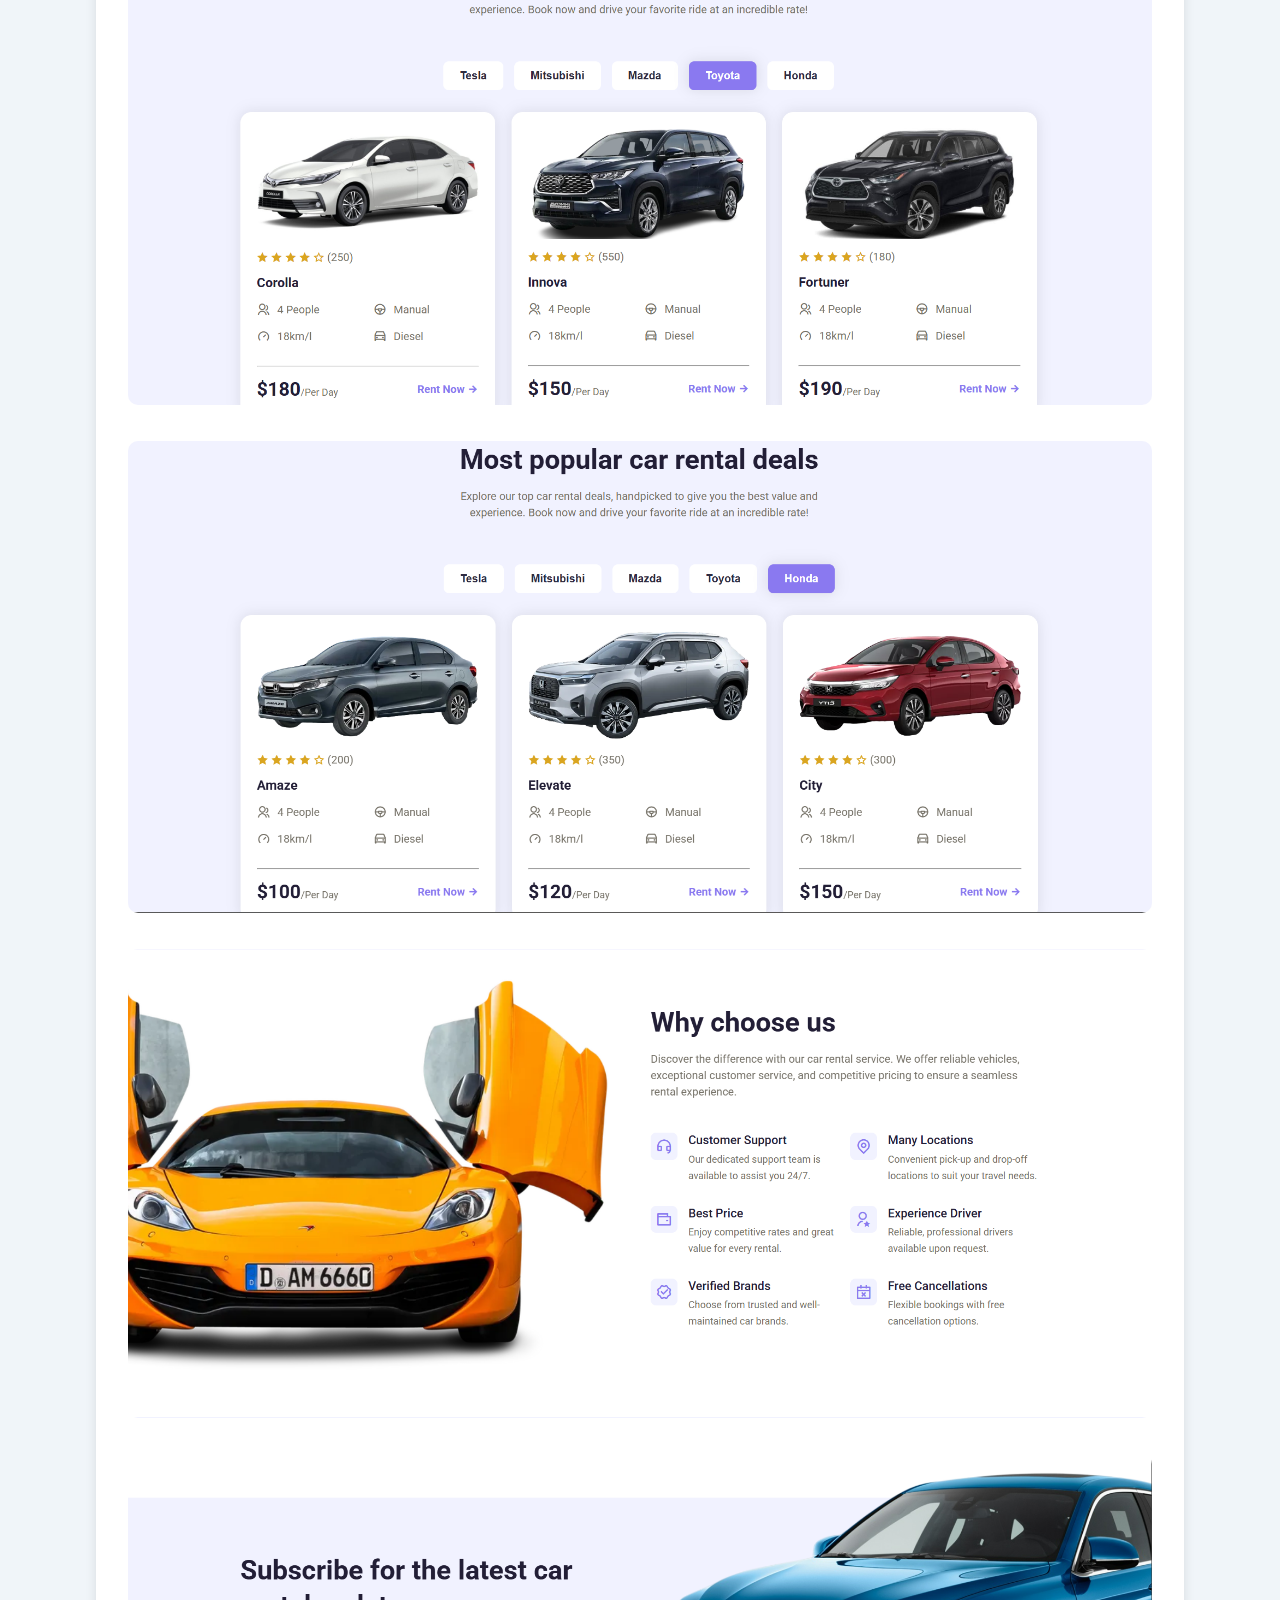
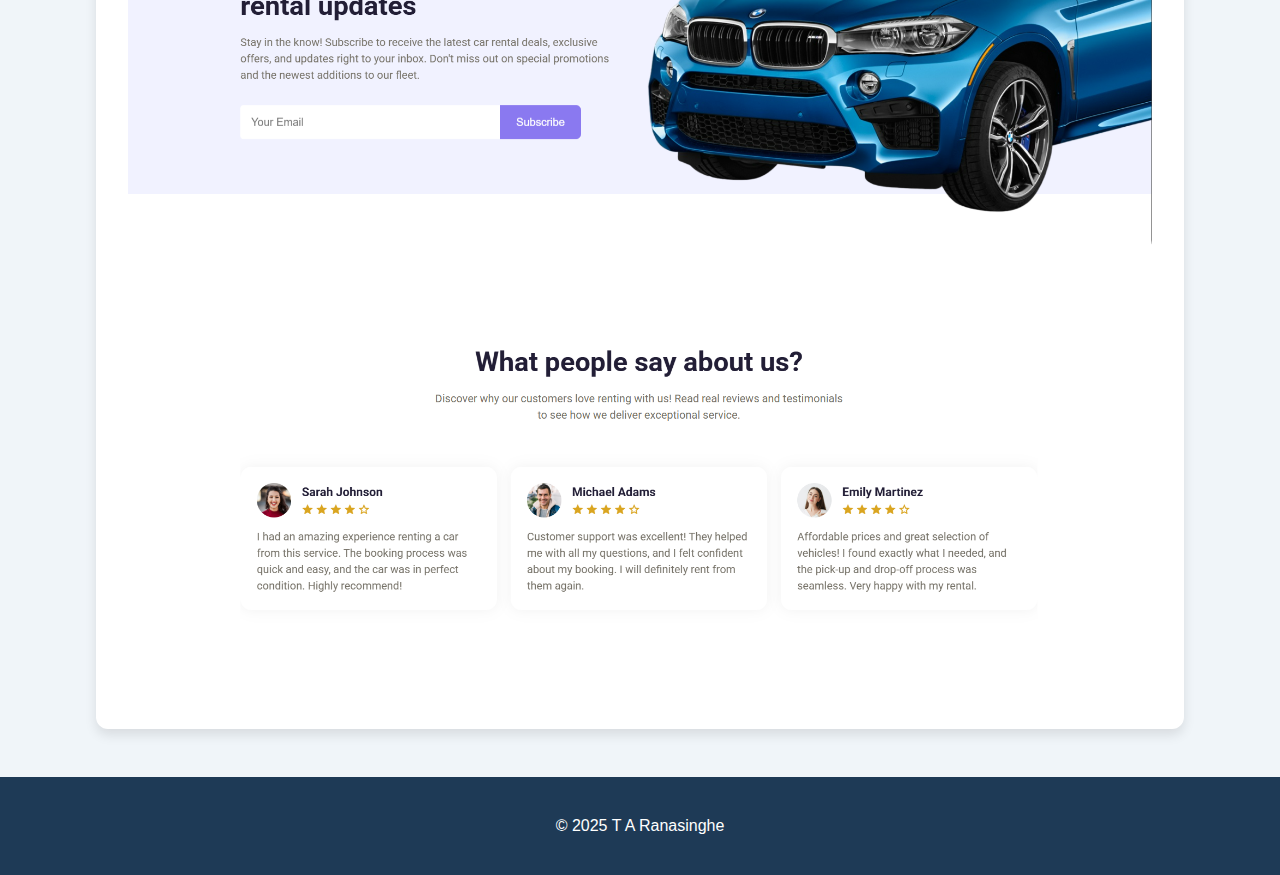
==== commit d50c45d9: "adjustments" ====
--- a/car-rental.html
+++ b/car-rental.html
@@ -122,7 +122,7 @@
     <div class="container">
       <section class="section project-intro">
         <h2>Car Rental Website</h2>
-        <p><strong>Personal Project</strong>)</p>
+        <p><strong>Personal Project</strong></p>
 
         <p><strong>Date of Completion:</strong> December 2024</p>
       </section>
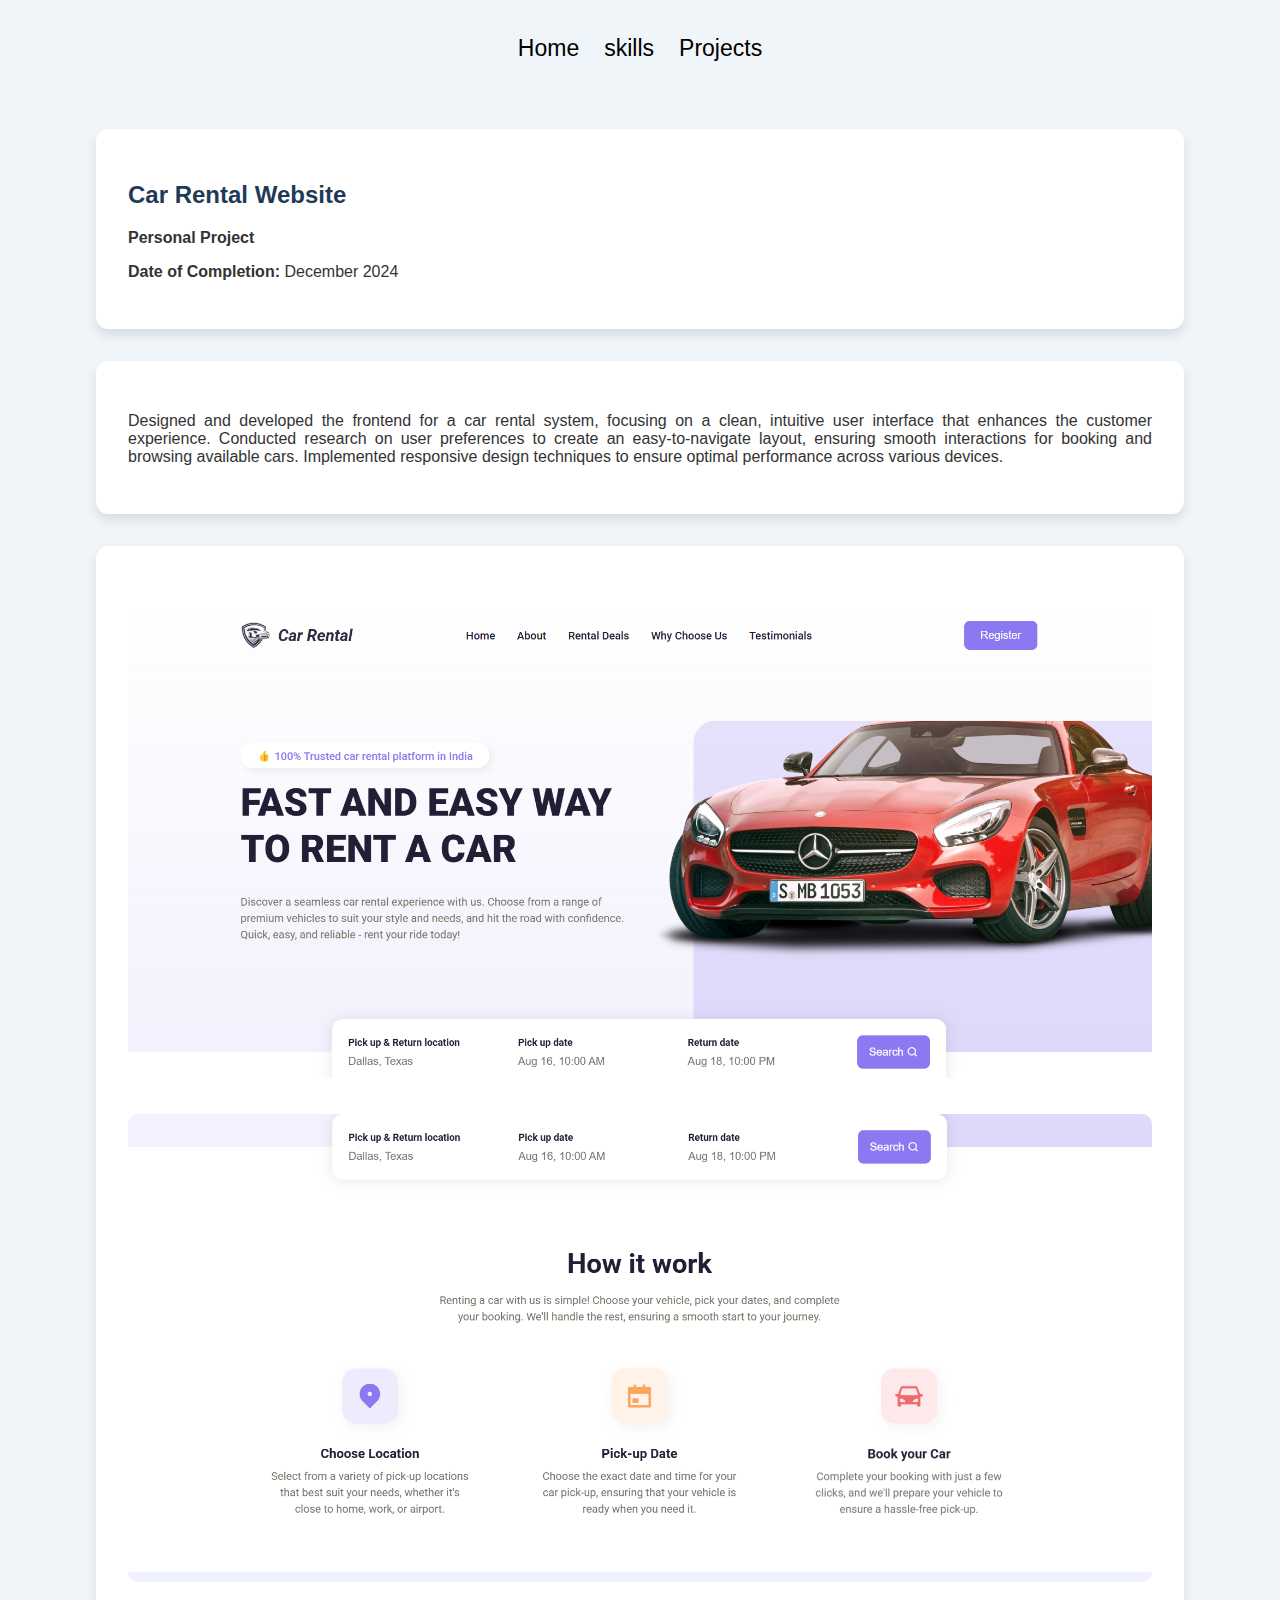
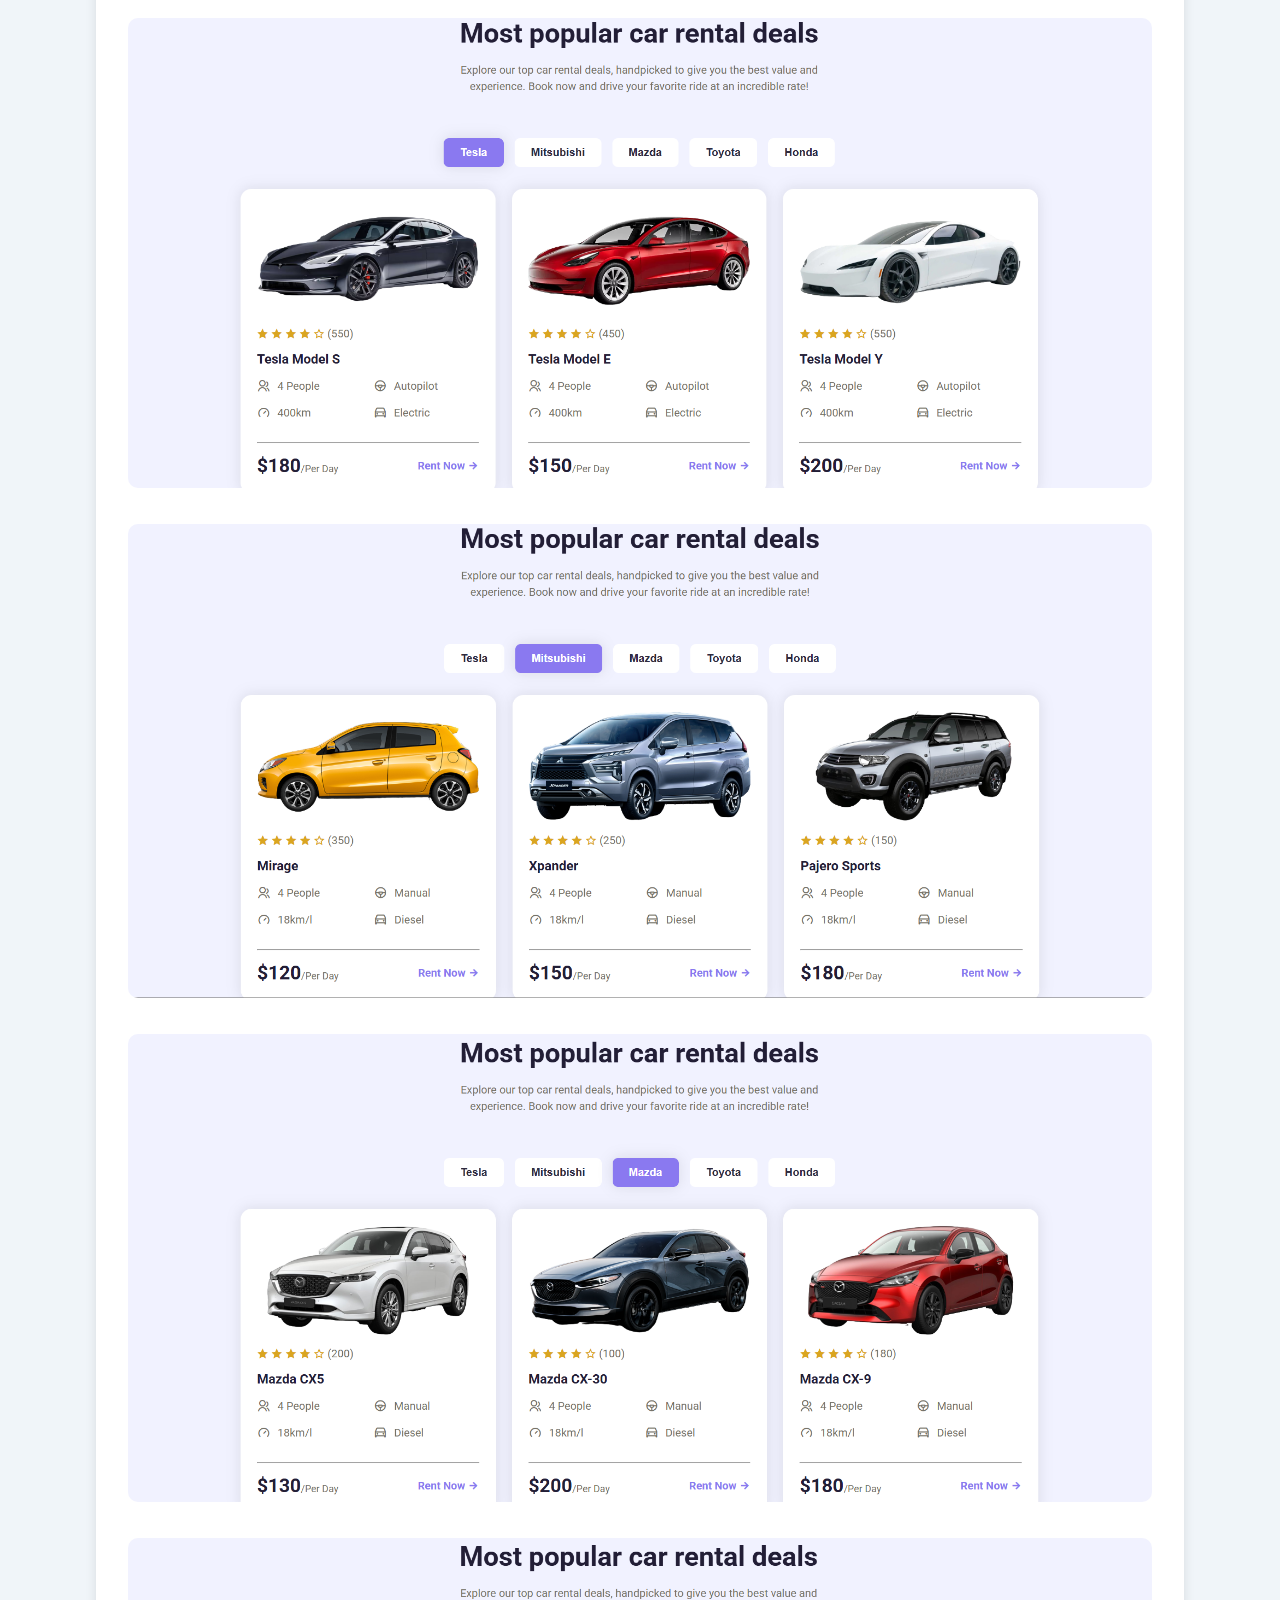
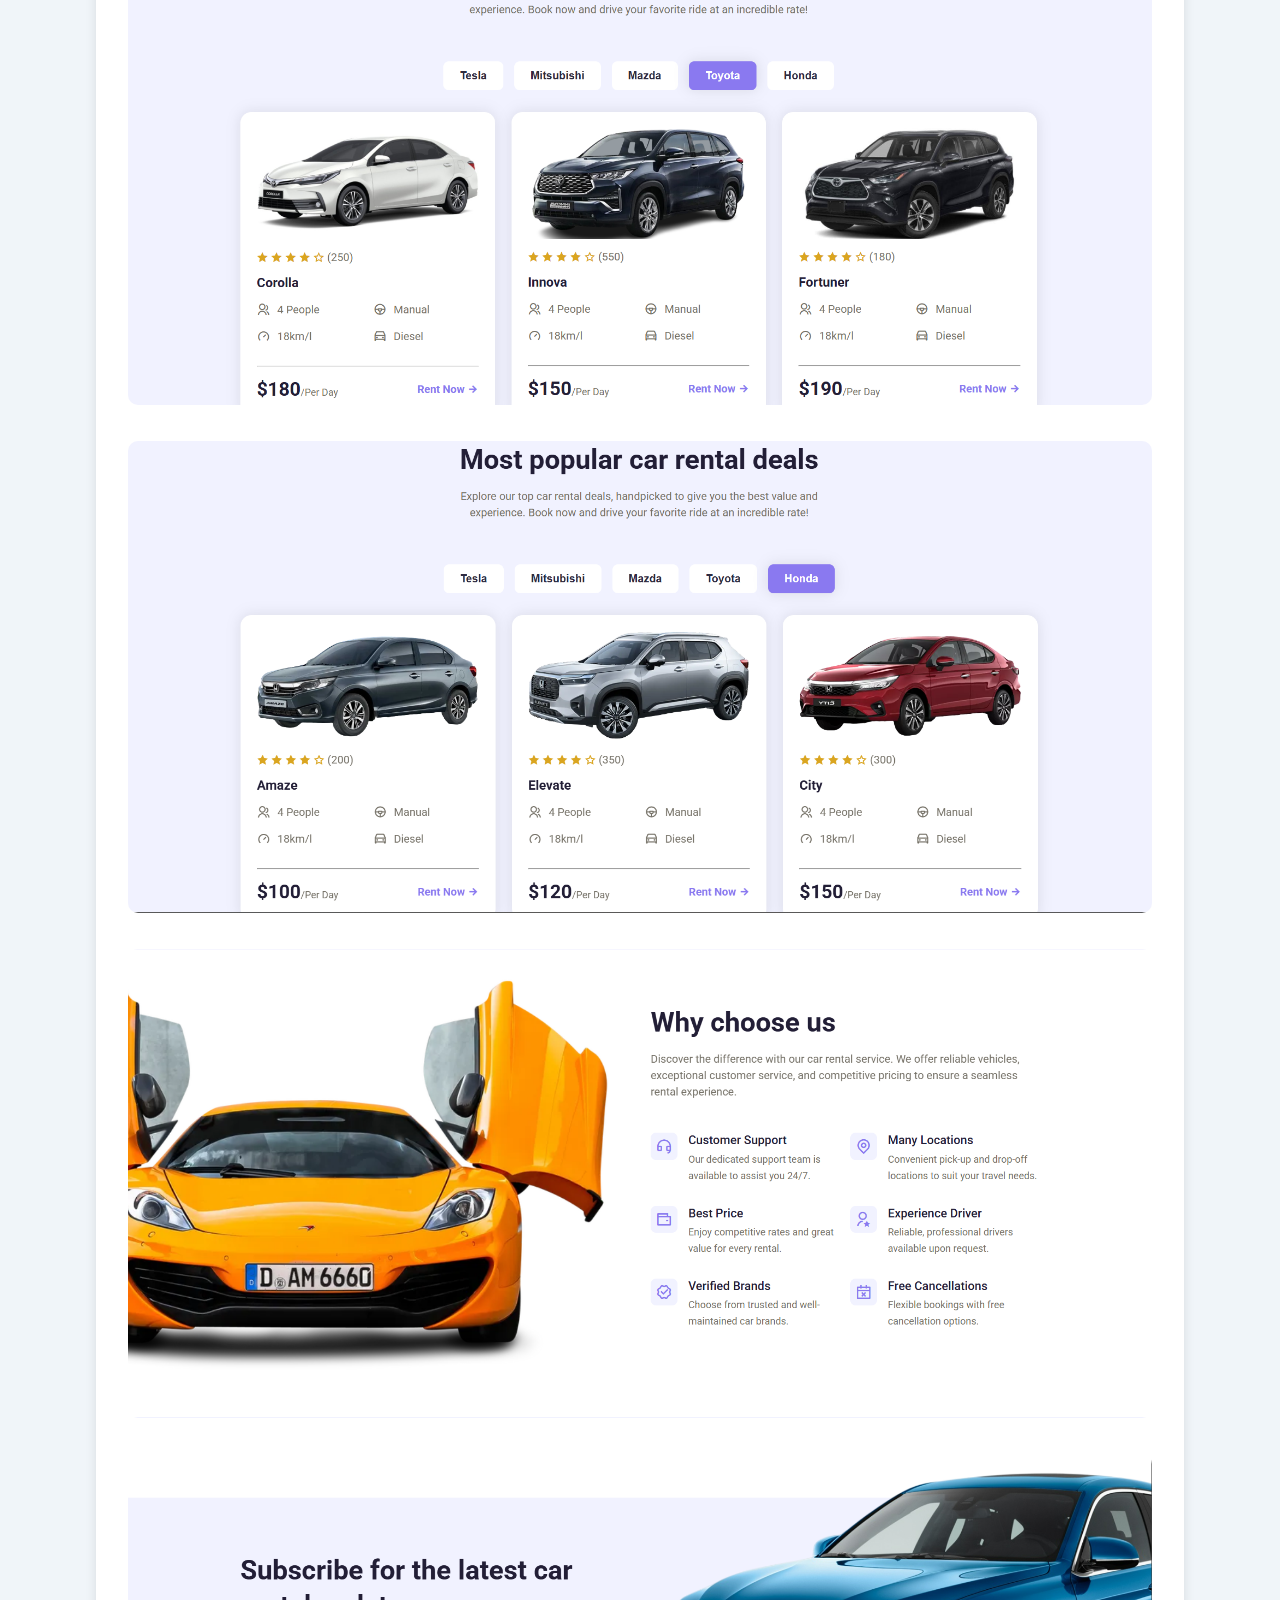
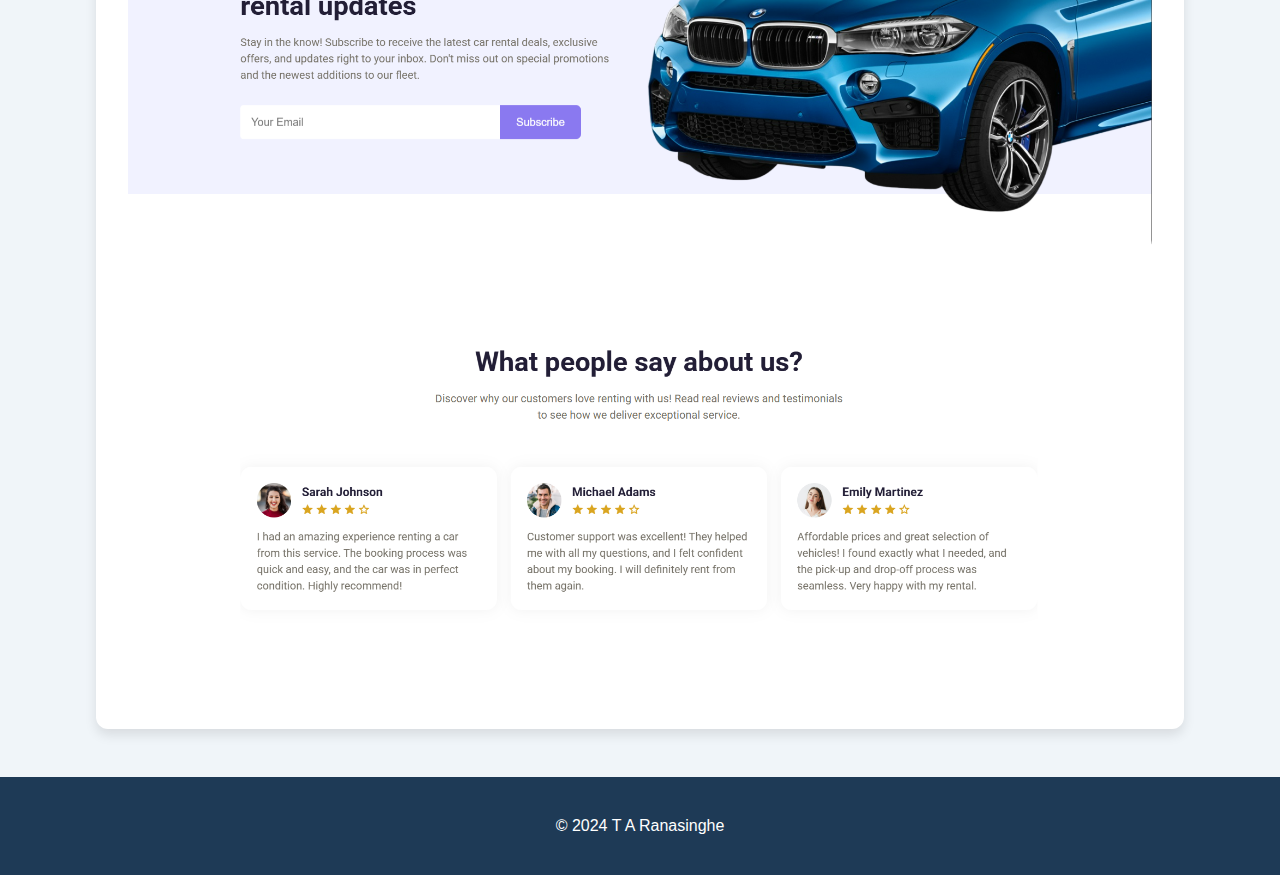
==== commit a4b30f78: "date" ====
--- a/car-rental.html
+++ b/car-rental.html
@@ -184,7 +184,7 @@
     </div>
 
     <footer>
-      <p>&copy; 2025 T A Ranasinghe</p>
+      <p>&copy; 2024 T A Ranasinghe</p>
     </footer>
   </body>
 </html>
